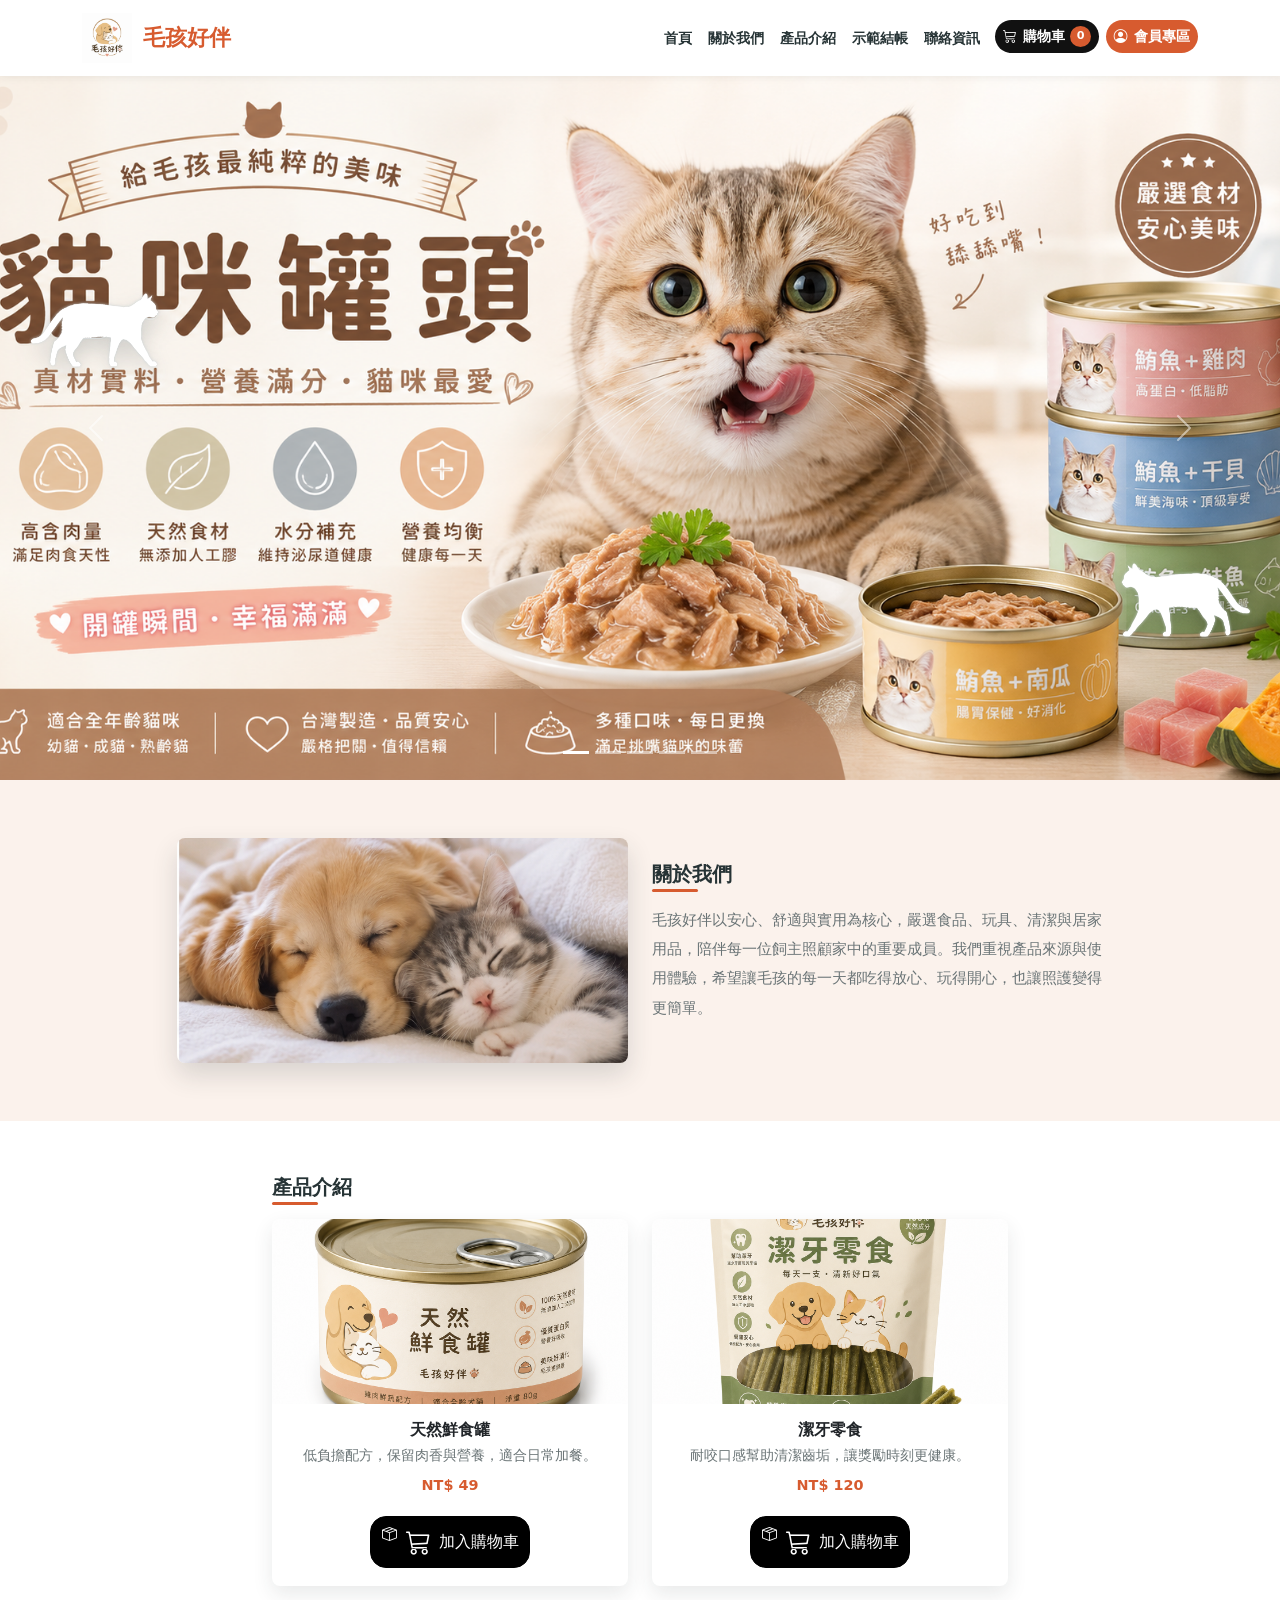
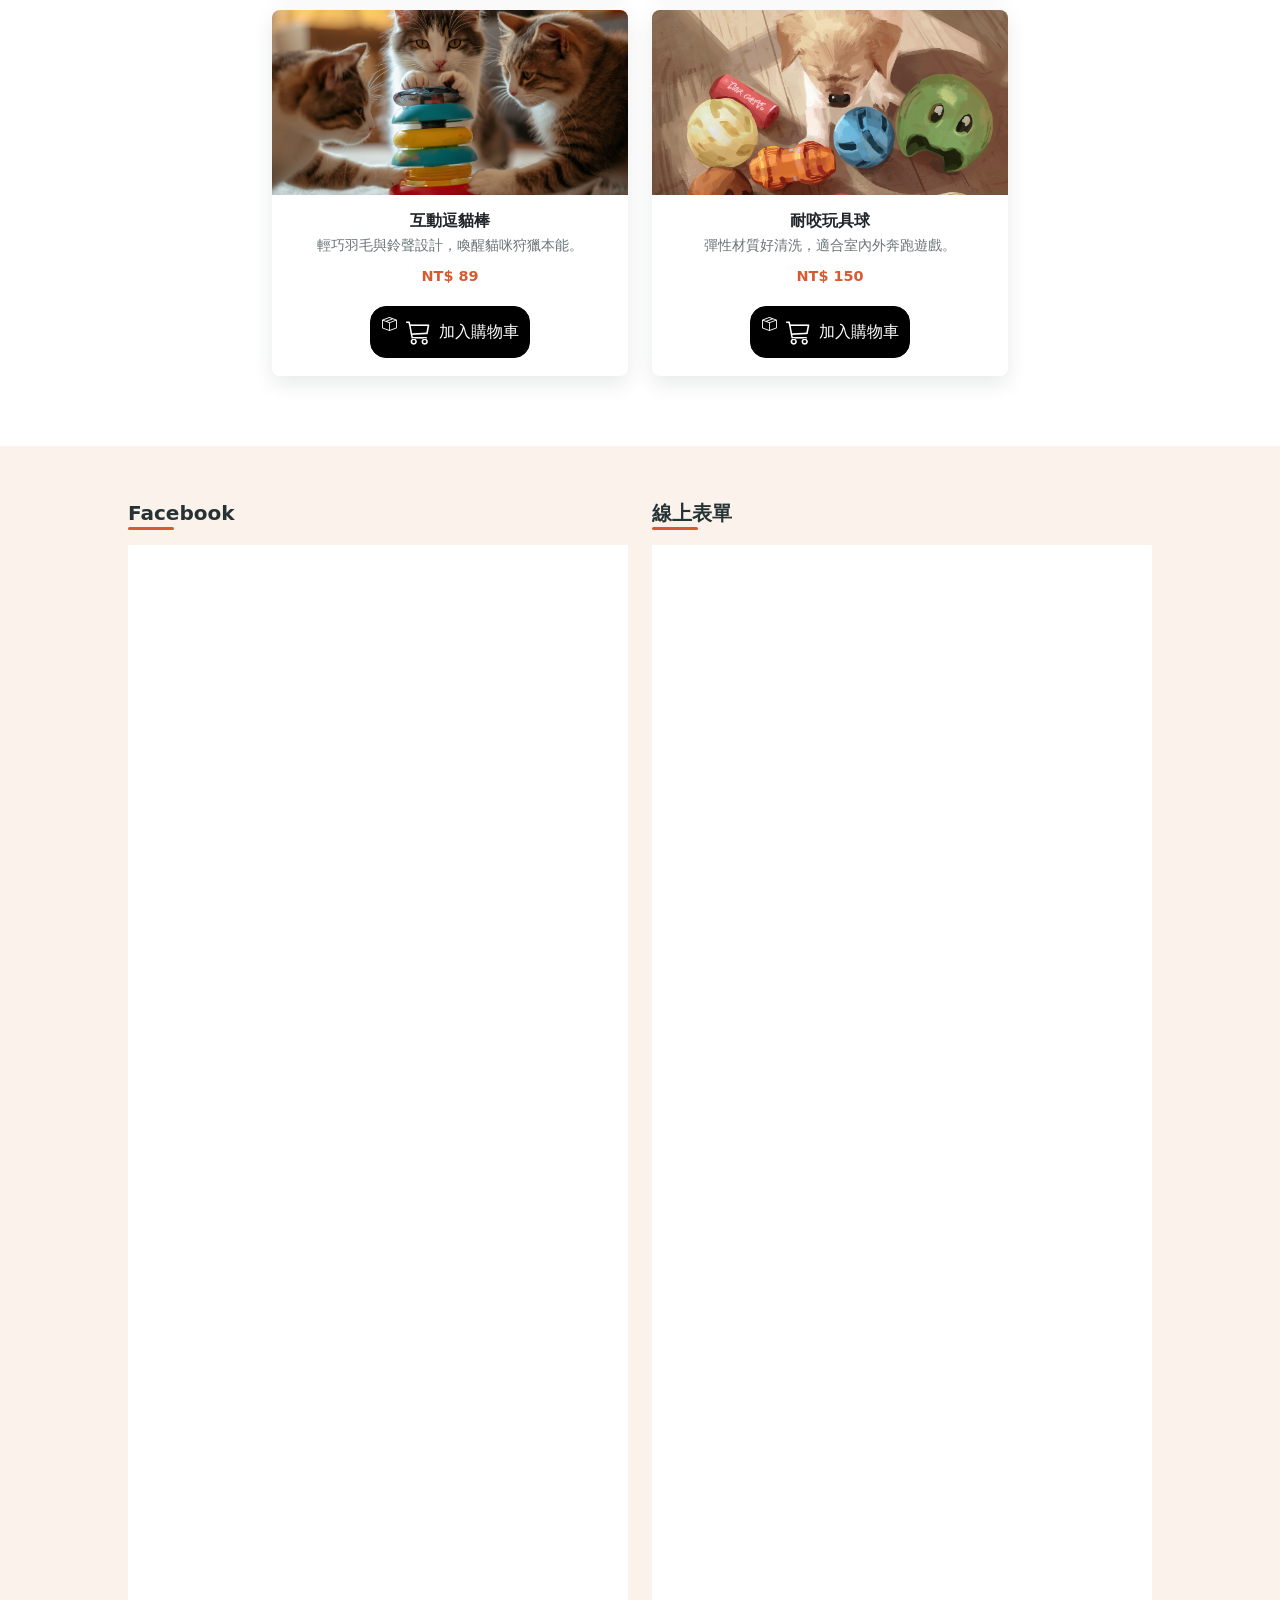
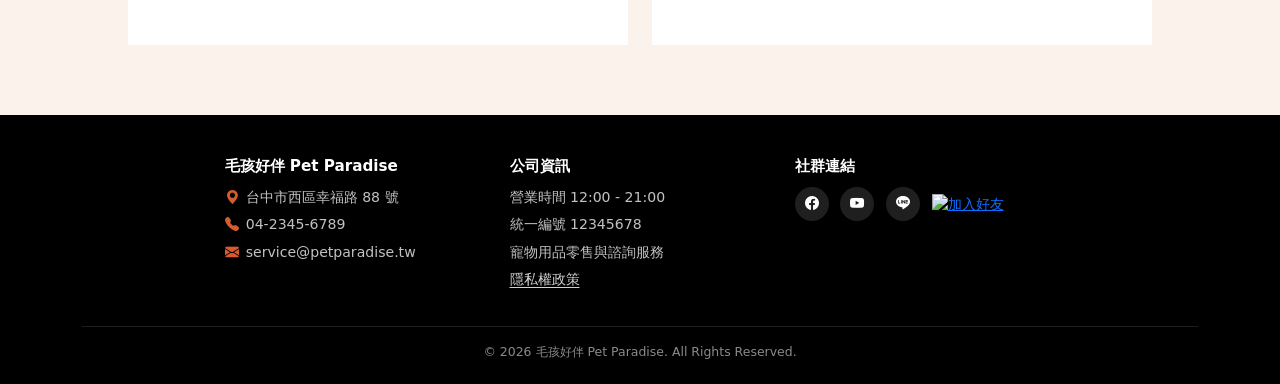
==== index.html @ ad3be05a "縮短社群與表單嵌入高度" ====
<!doctype html>
<html lang="zh-Hant">
<head>
  <meta charset="utf-8">
  <meta name="viewport" content="width=device-width, initial-scale=1">
  <title>毛孩好伴 Pet Paradise</title>
  <link href="https://cdn.jsdelivr.net/npm/bootstrap@5.3.3/dist/css/bootstrap.min.css" rel="stylesheet">
  <link href="https://cdn.jsdelivr.net/npm/bootstrap-icons@1.11.3/font/bootstrap-icons.css" rel="stylesheet">
  <link href="css/style.css?v=20260723-1" rel="stylesheet">
  <!-- Google tag (gtag.js) -->
<script async src="https://www.googletagmanager.com/gtag/js?id=G-47TN8S91ZG"></script>
<script>
  window.dataLayer = window.dataLayer || [];
  function gtag(){dataLayer.push(arguments);}
  gtag('js', new Date());

  gtag('config', 'G-47TN8S91ZG');
</script>
<!-- Google tag (gtag.js) -->
<script async src="https://www.googletagmanager.com/gtag/js?id=AW-18338795887"></script>
<script>
  window.dataLayer = window.dataLayer || [];
  function gtag(){dataLayer.push(arguments);}
  gtag('js', new Date());

  gtag('config', 'AW-18338795887');
</script>
</head>
<body>
  <div class="home-wandering-cat home-wandering-cat-left" aria-hidden="true">
    <span class="home-wandering-cat-figure">
      <span class="home-persian-cat-sprite"></span>
    </span>
  </div>
  <div class="home-wandering-cat home-wandering-cat-right" aria-hidden="true">
    <span class="home-wandering-cat-figure">
      <span class="home-persian-cat-sprite"></span>
    </span>
  </div>
  <nav class="navbar navbar-expand-lg bg-white sticky-top">
    <div class="container">
      <a class="navbar-brand" href="#">
        <img class="brand-logo" src="images/logo.png" alt="毛孩好伴 Logo">
        <span>毛孩好伴</span>
      </a>
      <button class="navbar-toggler" type="button" data-bs-toggle="collapse" data-bs-target="#mainNav" aria-controls="mainNav" aria-expanded="false" aria-label="切換選單">
        <span class="navbar-toggler-icon"></span>
      </button>
      <div class="collapse navbar-collapse" id="mainNav">
        <ul class="navbar-nav ms-auto mb-2 mb-lg-0">
          <li class="nav-item"><a class="nav-link" href="#home">首頁</a></li>
          <li class="nav-item"><a class="nav-link" href="#about">關於我們</a></li>
          <li class="nav-item"><a class="nav-link" href="#products">產品介紹</a></li>
          <li class="nav-item"><a class="nav-link" href="checkout.html">示範結帳</a></li>
          <li class="nav-item"><a class="nav-link" href="#contact">聯絡資訊</a></li>
          <li class="nav-item">
            <a class="nav-link cart-nav-link" href="cart.html">
              <i class="bi bi-cart3"></i>
              購物車
              <span class="cart-count" id="cart-count" aria-label="購物車商品數量">0</span>
            </a>
          </li>
          <li class="nav-item"><a class="nav-link member-nav-link" href="member.html" target="_blank" rel="noopener"><i class="bi bi-person-circle"></i>會員專區</a></li>
        </ul>
      </div>
    </div>
  </nav>

  <header id="home">
    <div id="heroCarousel" class="carousel slide hero-carousel" data-bs-ride="carousel">
      <div class="carousel-indicators">
        <button type="button" data-bs-target="#heroCarousel" data-bs-slide-to="0" class="active" aria-current="true" aria-label="第 1 張"></button>
        <button type="button" data-bs-target="#heroCarousel" data-bs-slide-to="1" aria-label="第 2 張"></button>
        <button type="button" data-bs-target="#heroCarousel" data-bs-slide-to="2" aria-label="第 3 張"></button>
        <button type="button" data-bs-target="#heroCarousel" data-bs-slide-to="3" aria-label="第 4 張"></button>
        <button type="button" data-bs-target="#heroCarousel" data-bs-slide-to="4" aria-label="第 5 張"></button>
      </div>
      <div class="carousel-inner">
        <div class="carousel-item active">
          <img src="images/banner.png" alt="毛孩好伴形象橫幅">
        </div>
        <div class="carousel-item">
          <img src="images/carousel-2.png" alt="狗狗玩具介紹">
        </div>
        <div class="carousel-item">
          <img src="images/carousel-3.png" alt="貓咪玩具介紹">
        </div>
        <div class="carousel-item">
          <img src="images/carousel-4.png" alt="天然鮮食罐介紹">
        </div>
        <div class="carousel-item">
          <img src="images/carousel-5.png" alt="潔牙骨介紹">
        </div>
      </div>
      <button class="carousel-control-prev" type="button" data-bs-target="#heroCarousel" data-bs-slide="prev">
        <span class="carousel-control-prev-icon" aria-hidden="true"></span>
        <span class="visually-hidden">上一張</span>
      </button>
      <button class="carousel-control-next" type="button" data-bs-target="#heroCarousel" data-bs-slide="next">
        <span class="carousel-control-next-icon" aria-hidden="true"></span>
        <span class="visually-hidden">下一張</span>
      </button>
    </div>
  </header>

  <main>
    <section id="about" class="about-section">
      <div class="container">
        <div class="row align-items-center justify-content-center g-4">
          <div class="col-lg-5">
            <img class="about-photo" src="images/image_2%20.png" alt="寵物用品店內陳列">
          </div>
          <div class="col-lg-5">
            <h2 class="section-title">關於我們</h2>
            <p class="about-copy">
              毛孩好伴以安心、舒適與實用為核心，嚴選食品、玩具、清潔與居家用品，陪伴每一位飼主照顧家中的重要成員。我們重視產品來源與使用體驗，希望讓毛孩的每一天都吃得放心、玩得開心，也讓照護變得更簡單。
            </p>
          </div>
        </div>
      </div>
    </section>

    <section id="products" class="products-section">
      <div class="container">
        <div class="row justify-content-center">
          <div class="col-lg-8">
            <h2 class="section-title">產品介紹</h2>
            <div class="row g-4">
              <div class="col-sm-6">
                <article class="card product-card">
                  <img src="images/天然鮮食罐.png" class="card-img-top" alt="天然鮮食罐">
                  <div class="card-body">
                    <h3 class="card-title">天然鮮食罐</h3>
                    <p class="card-text">低負擔配方，保留肉香與營養，適合日常加餐。</p>
                    <div class="price">NT$ 49</div>
                    <a href="#" class="btnstyle" role="button" data-item-id="fresh-food-can">
                      <span class="cart-animation" aria-hidden="true">
                        <i class="bi bi-box-seam cart-box"></i>
                        <i class="bi bi-cart3 cart-icon"></i>
                      </span>
                      <span>加入購物車</span>
                    </a>
                  </div>
                  
                </article>
              </div>
              <div class="col-sm-6">
                <article class="card product-card">
                  <img src="images/潔牙零食.png" class="card-img-top" alt="潔牙零食">
                  <div class="card-body">
                    <h3 class="card-title">潔牙零食</h3>
                    <p class="card-text">耐咬口感幫助清潔齒垢，讓獎勵時刻更健康。</p>
                    <div class="price">NT$ 120</div>
                    <a href="#" class="btnstyle" role="button" data-item-id="dental-treat">
                      <span class="cart-animation" aria-hidden="true">
                        <i class="bi bi-box-seam cart-box"></i>
                        <i class="bi bi-cart3 cart-icon"></i>
                      </span>
                      <span>加入購物車</span>
                    </a>
                  </div>
                </article>
              </div>
              <div class="col-sm-6">
                <article class="card product-card">
                  <img src="images/互動逗貓棒.jpg" class="card-img-top" alt="互動逗貓棒">
                  <div class="card-body">
                    <h3 class="card-title">互動逗貓棒</h3>
                    <p class="card-text">輕巧羽毛與鈴聲設計，喚醒貓咪狩獵本能。</p>
                    <div class="price">NT$ 89</div>
                    <a href="#" class="btnstyle" role="button" data-item-id="cat-teaser-wand">
                      <span class="cart-animation" aria-hidden="true">
                        <i class="bi bi-box-seam cart-box"></i>
                        <i class="bi bi-cart3 cart-icon"></i>
                      </span>
                      <span>加入購物車</span>
                    </a>
                  </div>
                </article>
              </div>
              <div class="col-sm-6">
                <article class="card product-card">
                  <img src="images/耐咬玩具球.jpg" class="card-img-top" alt="耐咬玩具球">
                  <div class="card-body">
                    <h3 class="card-title">耐咬玩具球</h3>
                    <p class="card-text">彈性材質好清洗，適合室內外奔跑遊戲。</p>
                    <div class="price">NT$ 150</div>
                    <a href="#" class="btnstyle" role="button" data-item-id="durable-toy-ball">
                      <span class="cart-animation" aria-hidden="true">
                        <i class="bi bi-box-seam cart-box"></i>
                        <i class="bi bi-cart3 cart-icon"></i>
                      </span>
                      <span>加入購物車</span>
                    </a>
                  </div>
                </article>
              </div>
            </div>
          </div>
        </div>
      </div>
    </section>

    <section id="facebook" class="facebook-section">
      <div class="container">
        <div class="row justify-content-center g-4">
          <div class="col-lg-6 col-md-12 embed-column">
            <h2 class="section-title">Facebook</h2>
            <iframe class="facebook-frame" src="https://www.facebook.com/plugins/page.php?href=https%3A%2F%2Fwww.facebook.com%2Fprofile.php%3Fid%3D61592779254065%26locale%3Dzh_TW&amp;tabs=timeline&amp;width=500&amp;height=1100&amp;small_header=false&amp;adapt_container_width=true&amp;hide_cover=false&amp;show_facepile=true" width="100%" height="1100" frameborder="0" marginheight="0" marginwidth="0" scrolling="no" title="毛孩好伴 Facebook">載入中</iframe>
          </div>
          <div class="col-lg-6 col-md-12 embed-column">
            <h2 class="section-title">線上表單</h2>
            <iframe class="form-frame" src="https://docs.google.com/forms/d/e/1FAIpQLScpdyeoqCsMFjj46_7SYI-Fk60wjvJubb9nLEMA5DgfYKtW8Q/viewform?embedded=true" width="100%" height="1100" frameborder="0" marginheight="0" marginwidth="0" title="毛孩好伴線上表單">載入中</iframe>
          </div>
        </div>
      </div>
    </section>
  </main>

  <div class="product-lightbox" id="product-lightbox" hidden aria-hidden="true">
    <div class="product-lightbox-dialog" role="dialog" aria-modal="true" aria-labelledby="product-lightbox-title">
      <div class="product-lightbox-header">
        <h2 id="product-lightbox-title">商品圖片</h2>
        <button class="product-lightbox-close" id="product-lightbox-close" type="button" aria-label="關閉商品大圖">
          <i class="bi bi-x-lg"></i>
        </button>
      </div>
      <div class="product-lightbox-stage" id="product-lightbox-stage">
        <img id="product-lightbox-image" src="" alt="">
      </div>
      <p class="product-lightbox-hint">
        <i class="bi bi-search"></i>
        點擊圖片可放大，再移動滑鼠查看商品細節
      </p>
    </div>
  </div>

  <footer id="contact" class="site-footer">
    <div class="container">
      <div class="row justify-content-center g-4">
        <div class="col-md-4 col-lg-3">
          <h2 class="footer-title">毛孩好伴 Pet Paradise</h2>
          <ul class="footer-list">
            <li><i class="bi bi-geo-alt-fill"></i>台中市西區幸福路 88 號</li>
            <li><i class="bi bi-telephone-fill"></i>04-2345-6789</li>
            <li><i class="bi bi-envelope-fill"></i>service@petparadise.tw</li>
          </ul>
        </div>
        <div class="col-md-4 col-lg-3">
          <h2 class="footer-title">公司資訊</h2>
          <ul class="footer-list">
            <li>營業時間 12:00 - 21:00</li>
            <li>統一編號 12345678</li>
            <li>寵物用品零售與諮詢服務</li>
            <li><a class="footer-policy-link" href="privacy.html">隱私權政策</a></li>
          </ul>
        </div>
        <div class="col-md-4 col-lg-3">
          <h2 class="footer-title">社群連結</h2>
          <a class="social-link" href="https://www.facebook.com/profile.php?id=61592779254065&amp;locale=zh_TW" target="_blank" rel="noopener" aria-label="Facebook"><i class="bi bi-facebook"></i></a>
          <a class="social-link" href="https://www.youtube.com/channel/UCr2iYjQMy2xFBGYPvs1W5tQ" target="_blank" rel="noopener" aria-label="YouTube"><i class="bi bi-youtube"></i></a>
          <a class="social-link" href="https://line.me/ti/p/KWZ9bWen4d" target="_blank" rel="noopener" aria-label="LINE"><i class="bi bi-line"></i></a>
          <a href="https://lin.ee/n0qb1zy"><img src="https://scdn.line-apps.com/n/line_add_friends/btn/zh-Hant.png" alt="加入好友" height="36" border="0"></a>
        </div>
      </div>
      <div class="copyright">
        &copy; 2026 毛孩好伴 Pet Paradise. All Rights Reserved.
      </div>
    </div>
  </footer>

  <script src="https://cdn.jsdelivr.net/npm/bootstrap@5.3.3/dist/js/bootstrap.bundle.min.js"></script>
  <script src="js/cart.js?v=20260718-3"></script>
  <script src="js/product-zoom.js?v=20260718-1"></script>
</body>
</html>
---- css/style.css ----
:root {
  --brand: #d75b2f;
  --ink: #263335;
  --muted: #6a7476;
  --paper: #fbf2ec;
  --footer: #000000;
}

body {
  color: var(--ink);
  font-family: "Noto Sans TC", "Microsoft JhengHei", system-ui, sans-serif;
  background: #fff;
}

/* 首頁漫步白貓：沿用會員頁的四格走路動畫，讓兩隻貓從兩側相向走動。 */
.home-wandering-cat {
  pointer-events: none;
  position: fixed;
  width: clamp(135px, 11vw, 205px);
  z-index: 1031;
}

.home-wandering-cat-figure {
  display: block;
  filter: drop-shadow(0 10px 10px rgba(38, 51, 53, .18));
}

.home-persian-cat-sprite {
  animation: realistic-cat-steps .72s steps(4) infinite;
  aspect-ratio: 512 / 360;
  background-image: url("../images/black-cat-walk-sprite.png?v=20260718-1");
  background-position: 0 center;
  background-repeat: no-repeat;
  background-size: 400% 100%;
  display: block;
  filter: brightness(0) invert(1) drop-shadow(0 0 1.5px rgba(199, 207, 210, .9));
  width: 100%;
}

.home-wandering-cat-left {
  animation: cat-run-left-zone 5s linear infinite;
  left: 2vw;
  top: 31vh;
}

.home-wandering-cat-right {
  animation: cat-run-right-zone 5.4s linear .8s infinite;
  right: 2vw;
  top: 61vh;
}

.home-wandering-cat-right .home-wandering-cat-figure {
  transform: scaleX(-1);
}

.navbar {
  min-height: 76px;
  box-shadow: 0 1px 8px rgba(38, 51, 53, .08);
}

.navbar-brand {
  align-items: center;
  color: var(--brand);
  display: inline-flex;
  font-size: 1.35rem;
  font-weight: 800;
  gap: .7rem;
  letter-spacing: 0;
}

.brand-logo {
  height: 50px;
  object-fit: contain;
  width: auto;
}

.nav-link {
  color: var(--ink);
  font-size: .86rem;
  font-weight: 600;
}

.nav-link:hover,
.nav-link:focus {
  color: var(--brand);
}

.member-nav-link {
  align-items: center;
  background: var(--brand);
  border-radius: 999px;
  color: #fff;
  display: inline-flex;
  gap: .35rem;
  padding: .4rem .9rem;
}

.member-nav-link:hover,
.member-nav-link:focus {
  background: #b94c27;
  color: #fff;
}

.cart-nav-link {
  align-items: center;
  background: #111;
  border-radius: 999px;
  color: #fff;
  cursor: pointer;
  display: inline-flex;
  gap: .35rem;
  margin: 0 .45rem;
  padding: .4rem .8rem;
}

.cart-nav-link:hover,
.cart-nav-link:focus {
  background: #333;
  color: #fff;
}

.cart-count {
  align-items: center;
  background: var(--brand);
  border-radius: 50%;
  color: #fff;
  display: inline-flex;
  font-size: .7rem;
  font-weight: 800;
  height: 21px;
  justify-content: center;
  min-width: 21px;
  padding: 0 5px;
}

.hero-carousel .carousel-item {
  height: clamp(420px, 55vw, 760px);
  background: #f7f1ed;
  line-height: 0;
}

.hero-carousel img {
  display: block;
  width: 100%;
  height: 100%;
  object-fit: cover;
  object-position: center top;
}

.goal-page {
  background: linear-gradient(180deg, #fff 0%, #fff9f4 100%);
  min-height: 100vh;
}

.goal-main {
  min-height: calc(100vh - 76px);
  position: relative;
  z-index: 1;
}

.goal-celebration {
  align-items: center;
  display: flex;
  gap: clamp(1.25rem, 4vw, 3.5rem);
  justify-content: center;
  margin: clamp(1.5rem, 5vw, 3.5rem) auto 0;
}

.goal-character {
  height: 225px;
  position: relative;
  width: 190px;
}

.goal-celebration-cat {
  bottom: 0;
  filter: drop-shadow(0 10px 8px rgba(38, 51, 53, .18));
  height: 172px;
  left: 7px;
  position: absolute;
  width: 182px;
}

.goal-umbrella {
  height: 152px;
  left: 86px;
  position: absolute;
  top: 0;
  transform: rotate(14deg);
  width: 108px;
  z-index: 1;
}

.goal-umbrella-canopy {
  background: linear-gradient(90deg, #d91f36 0 33%, #ef3d50 33% 66%, #c81830 66%);
  border: 4px solid #b7192c;
  border-bottom: 0;
  border-radius: 110px 110px 12px 12px;
  display: block;
  height: 58px;
  width: 108px;
}

.goal-umbrella-handle {
  background: #7a4b2d;
  border-radius: 999px;
  display: block;
  height: 105px;
  margin-left: 52px;
  position: relative;
  width: 7px;
}

.goal-umbrella-handle::after {
  border: 7px solid #7a4b2d;
  border-left: 0;
  border-radius: 0 0 20px 0;
  bottom: -4px;
  content: "";
  height: 24px;
  left: 3px;
  position: absolute;
  width: 18px;
}

.goal-speech-bubble {
  animation: goal-neon-flicker 2.8s ease-in-out infinite;
  background: #fff;
  border: 3px solid #263335;
  border-radius: 24px;
  box-shadow: 0 0 6px rgba(0, 211, 194, .7), 0 0 18px rgba(0, 211, 194, .45), 0 10px 22px rgba(38, 51, 53, .12);
  color: #00a99d;
  font-size: clamp(1.05rem, 2vw, 1.35rem);
  font-weight: 800;
  line-height: 1.6;
  margin: 0;
  padding: 1rem 1.5rem;
  position: relative;
  text-shadow: 0 0 4px #fff, 0 0 9px rgba(0, 211, 194, .9), 0 0 18px rgba(0, 211, 194, .7);
}

.goal-speech-bubble::before {
  border-bottom: 13px solid transparent;
  border-right: 20px solid #263335;
  border-top: 13px solid transparent;
  content: "";
  left: -22px;
  position: absolute;
  top: 50%;
  transform: translateY(-50%);
}

.goal-speech-bubble::after {
  border-bottom: 10px solid transparent;
  border-right: 17px solid #fff;
  border-top: 10px solid transparent;
  content: "";
  left: -16px;
  position: absolute;
  top: 50%;
  transform: translateY(-50%);
}

@keyframes goal-neon-flicker {
  0%,
  18%,
  22%,
  62%,
  100% {
    box-shadow: 0 0 6px rgba(0, 211, 194, .7), 0 0 18px rgba(0, 211, 194, .45), 0 10px 22px rgba(38, 51, 53, .12);
    color: #00a99d;
    text-shadow: 0 0 4px #fff, 0 0 9px rgba(0, 211, 194, .9), 0 0 18px rgba(0, 211, 194, .7);
  }
  20%,
  60% {
    box-shadow: 0 0 2px rgba(0, 211, 194, .25), 0 10px 22px rgba(38, 51, 53, .12);
    color: #6c8784;
    text-shadow: none;
  }
}

.goal-confetti {
  inset: 0;
  overflow: hidden;
  pointer-events: none;
  position: fixed;
  z-index: 1040;
}

.goal-confetti-piece {
  animation: goal-confetti-fall var(--duration) linear var(--delay) infinite;
  background: var(--color);
  border-radius: var(--radius);
  height: var(--height);
  left: var(--left);
  opacity: .9;
  position: absolute;
  top: -12vh;
  width: var(--width);
}

@keyframes goal-confetti-fall {
  from {
    transform: translate3d(0, -5vh, 0) rotate(0deg);
  }
  to {
    transform: translate3d(var(--drift), 115vh, 0) rotate(var(--spin));
  }
}

.carousel-indicators [data-bs-target] {
  width: 26px;
  height: 3px;
  border-radius: 2px;
}

.section-title {
  display: inline-block;
  color: var(--ink);
  font-size: 1.25rem;
  font-weight: 800;
  margin-bottom: 1.25rem;
  position: relative;
}

.section-title::after {
  content: "";
  position: absolute;
  left: 0;
  bottom: -.35rem;
  width: 46px;
  height: 3px;
  border-radius: 3px;
  background: var(--brand);
}

.about-section {
  background: var(--paper);
  padding: 3.6rem 0;
}

.about-photo {
  aspect-ratio: 16 / 8;
  border-radius: 8px;
  box-shadow: 0 12px 26px rgba(38, 51, 53, .16);
  object-fit: cover;
  width: 100%;
}

.about-copy {
  color: var(--muted);
  font-size: .96rem;
  line-height: 1.9;
  max-width: 560px;
}

.products-section {
  padding: 3.4rem 0 4.4rem;
}

.facebook-section {
  background: var(--paper);
  padding: 3.4rem 0 4.4rem;
}

.facebook-frame,
.form-frame {
  background: #fff;
  border: 0;
  display: block;
  margin: 0 auto;
  max-width: 500px;
}

.facebook-section .embed-column {
  flex: 0 0 524px;
  max-width: 524px;
  width: 100%;
}

.product-card {
  border: 0;
  border-radius: 8px;
  overflow: hidden;
  box-shadow: 0 8px 20px rgba(38, 51, 53, .1);
  transition: transform .2s ease, box-shadow .2s ease;
  height: 100%;
}

.product-card:hover {
  transform: translateY(-4px);
  box-shadow: 0 12px 26px rgba(38, 51, 53, .16);
}

.product-card img {
  height: 185px;
  object-fit: cover;
}

.product-zoom-image {
  cursor: zoom-in;
}

.product-zoom-image:focus-visible {
  outline: 4px solid rgba(215, 91, 47, .45);
  outline-offset: -4px;
}

.lightbox-open {
  overflow: hidden;
}

.product-lightbox {
  align-items: center;
  background: rgba(18, 22, 23, .86);
  display: flex;
  inset: 0;
  justify-content: center;
  padding: 1.25rem;
  position: fixed;
  z-index: 2000;
}

.product-lightbox[hidden] {
  display: none;
}

.product-lightbox-dialog {
  background: #fff;
  border-radius: 18px;
  box-shadow: 0 24px 70px rgba(0, 0, 0, .35);
  max-width: 1050px;
  overflow: hidden;
  width: min(94vw, 1050px);
}

.product-lightbox-header {
  align-items: center;
  display: flex;
  justify-content: space-between;
  padding: .9rem 1.15rem;
}

.product-lightbox-header h2 {
  color: var(--ink);
  font-size: 1.1rem;
  font-weight: 800;
  margin: 0;
}

.product-lightbox-close {
  align-items: center;
  background: #f2f2f2;
  border: 0;
  border-radius: 50%;
  color: var(--ink);
  cursor: pointer;
  display: inline-flex;
  height: 40px;
  justify-content: center;
  width: 40px;
}

.product-lightbox-close:hover {
  background: #ffe6dc;
  color: var(--brand);
}

.product-lightbox-stage {
  align-items: center;
  background:
    linear-gradient(45deg, #eee 25%, transparent 25%),
    linear-gradient(-45deg, #eee 25%, transparent 25%),
    linear-gradient(45deg, transparent 75%, #eee 75%),
    linear-gradient(-45deg, transparent 75%, #eee 75%),
    #fafafa;
  background-position: 0 0, 0 10px, 10px -10px, -10px 0;
  background-size: 20px 20px;
  cursor: zoom-in;
  display: flex;
  height: min(70vh, 680px);
  justify-content: center;
  overflow: hidden;
  position: relative;
}

.product-lightbox-stage img {
  height: 100%;
  max-width: 100%;
  object-fit: contain;
  transition: transform .25s ease;
  width: 100%;
}

.product-lightbox-stage.is-zoomed {
  cursor: zoom-out;
}

.product-lightbox-stage.is-zoomed img {
  transform: scale(2);
}

.product-lightbox-hint {
  color: var(--muted);
  font-size: .8rem;
  margin: 0;
  padding: .75rem 1rem;
  text-align: center;
}

.product-card .card-body {
  min-height: 134px;
  text-align: center;
  padding: 1rem 1rem 1.1rem;
}

.product-card .card-title {
  font-size: 1rem;
  font-weight: 800;
  margin-bottom: .35rem;
}

.product-card .card-text {
  color: var(--muted);
  font-size: .85rem;
  line-height: 1.6;
  margin-bottom: .55rem;
}

.price {
  color: var(--brand);
  font-weight: 800;
  font-size: .9rem;
}

a.btnstyle {
  align-items: center;
  color: white;
  background-color: #000000;
  display: inline-flex;
  font-size: 16px;
  gap: 8px;
  justify-content: center;
  margin-top: .5cm;
  padding: 10px 10px;
  border: 1px solid #000000;
  border-radius: 16px;
  cursor: pointer;
  text-decoration: none;
  line-height: 1.5;
  min-height: 52px;
  transition: background-color .2s ease, transform .2s ease;
}

a.btnstyle:hover {
  background-color: #00438a;
  color: white;
  transform: translateY(-2px);
}

a.btnstyle:focus-visible {
  outline: 3px solid rgba(0, 123, 255, .3);
  outline-offset: 3px;
}

.cart-animation {
  display: inline-block;
  height: 30px;
  position: relative;
  width: 50px;
}

.cart-animation i {
  color: #fff;
  display: block;
  line-height: 1;
  position: absolute;
}

.cart-icon {
  bottom: 1px;
  font-size: 25px;
  right: 0;
}

.cart-box {
  font-size: 14px;
  left: 1px;
  top: 0;
}

a.btnstyle:hover .cart-box,
a.btnstyle:focus-visible .cart-box,
a.btnstyle.is-adding .cart-box {
  animation: box-into-cart .75s ease-in-out;
}

a.btnstyle:hover .cart-icon,
a.btnstyle:focus-visible .cart-icon,
a.btnstyle.is-adding .cart-icon {
  animation: cart-bounce .75s ease-in-out;
}

@keyframes box-into-cart {
  0% {
    opacity: 1;
    transform: translate(0, 0) rotate(0);
  }
  60% {
    opacity: 1;
    transform: translate(25px, 11px) rotate(12deg) scale(.85);
  }
  75%,
  100% {
    opacity: 0;
    transform: translate(29px, 14px) rotate(12deg) scale(.55);
  }
}

@keyframes cart-bounce {
  0%,
  55%,
  100% {
    transform: translateY(0);
  }
  72% {
    transform: translateY(3px) rotate(-4deg);
  }
  86% {
    transform: translateY(-2px) rotate(2deg);
  }
}

@media (prefers-reduced-motion: reduce) {
  a.btnstyle,
  a.btnstyle:hover {
    transform: none;
    transition: none;
  }

  a.btnstyle:hover .cart-box,
  a.btnstyle:focus-visible .cart-box,
  a.btnstyle.is-adding .cart-box,
  a.btnstyle:hover .cart-icon,
  a.btnstyle:focus-visible .cart-icon,
  a.btnstyle.is-adding .cart-icon {
    animation: none;
  }

  .wandering-cat,
  .real-cat-sprite,
  .home-wandering-cat,
  .home-persian-cat-sprite {
    animation: none;
  }

  .goal-confetti {
    display: none;
  }

  .goal-speech-bubble {
    animation: none;
  }
}

.site-footer {
  background: var(--footer);
  color: rgba(255, 255, 255, .76);
  padding: 2.6rem 0 1.4rem;
  font-size: .88rem;
}

.footer-title {
  color: #fff;
  font-size: .95rem;
  font-weight: 800;
  margin-bottom: .75rem;
}

.footer-list {
  list-style: none;
  margin: 0;
  padding: 0;
}

.footer-list li {
  margin-bottom: .4rem;
}

.footer-list i {
  color: var(--brand);
  margin-right: .45rem;
}

.social-link {
  align-items: center;
  background: rgba(255, 255, 255, .12);
  border-radius: 50%;
  color: #fff;
  display: inline-flex;
  height: 34px;
  justify-content: center;
  margin-right: .45rem;
  text-decoration: none;
  width: 34px;
}

.social-link:hover,
.social-link:focus {
  background: var(--brand);
  color: #fff;
}

.member-page {
  align-items: center;
  background-color: #f7f9fa;
  color: #333;
  display: flex;
  flex-direction: column;
  font-family: "Segoe UI", Tahoma, Geneva, Verdana, sans-serif;
  justify-content: center;
  margin: 0;
  min-height: 100vh;
  padding: 20px;
}

.member-page main {
  width: 100%;
}

.member-home-nav {
  margin: 12px auto 28px;
  text-align: center;
}

.home-cat-button {
  align-items: center;
  background: transparent;
  border: 0;
  color: #000;
  display: inline-flex;
  flex-direction: column;
  font-size: .95rem;
  font-weight: 800;
  gap: 2px;
  justify-content: center;
  padding: 4px 12px 8px;
  position: relative;
  text-decoration: none;
  transition: transform .2s ease;
}

.home-cat-art {
  display: block;
  filter: drop-shadow(0 8px 7px rgba(38, 51, 53, .16));
  height: 132px;
  object-fit: contain;
  width: 145px;
}

.home-cat-label {
  background: #fff;
  border: 2px solid #111;
  border-radius: 999px;
  color: #000;
  min-width: 92px;
  padding: 5px 14px;
}

.home-cat-button:hover {
  color: #000;
  transform: translateY(-3px);
}

.home-cat-button:hover .home-cat-label {
  background: #ffd7df;
}

.home-cat-button:focus-visible {
  color: #000;
  outline: 3px solid rgba(255, 107, 129, .35);
  outline-offset: 5px;
}

.wandering-cat {
  pointer-events: none;
  position: fixed;
  width: clamp(165px, 13vw, 225px);
  z-index: 1;
}

.wandering-cat-figure {
  display: block;
  filter: drop-shadow(0 10px 10px rgba(38, 51, 53, .16));
}

.real-cat-sprite {
  animation: realistic-cat-steps .72s steps(4) infinite;
  aspect-ratio: 512 / 360;
  background-image: url("../images/black-cat-walk-sprite.png?v=20260718-1");
  background-position: 0 center;
  background-repeat: no-repeat;
  background-size: 400% 100%;
  display: block;
  width: 100%;
}

.wandering-cat-left {
  animation: cat-run-left-zone 5s linear infinite;
  left: 2vw;
  top: 31vh;
}

.wandering-cat-right {
  animation: cat-run-right-zone 5.4s linear .8s infinite;
  right: 2vw;
  top: 61vh;
}

.wandering-cat-right .wandering-cat-figure {
  transform: scaleX(-1);
}

@keyframes cat-run-left-zone {
  0% {
    opacity: 0;
    transform: translateX(0);
  }
  4% {
    opacity: 1;
  }
  92% {
    opacity: 1;
  }
  100% {
    opacity: 0;
    transform: translateX(clamp(80px, 12vw, 210px));
  }
}

@keyframes cat-run-right-zone {
  0% {
    opacity: 0;
    transform: translateX(0);
  }
  4% {
    opacity: 1;
  }
  92% {
    opacity: 1;
  }
  100% {
    opacity: 0;
    transform: translateX(clamp(-210px, -12vw, -80px));
  }
}

@keyframes realistic-cat-steps {
  from {
    background-position: 0 center;
  }
  to {
    background-position: 133.333% center;
  }
}

.member-container {
  background-color: #fff;
  border-radius: 16px;
  box-shadow: 0 4px 20px rgba(0, 0, 0, .05);
  box-sizing: border-box;
  margin: 0 auto 20px;
  max-width: 400px;
  padding: 40px;
  text-align: center;
  width: 100%;
}

.member-container h1 {
  color: #ff6b81;
  font-size: clamp(1.8rem, 5vw, 2.5rem);
  margin-bottom: 10px;
}

.member-container p {
  color: #666;
  margin-bottom: 30px;
}

.audio-credit {
  color: #8b8b8b;
  display: block;
  font-size: .7rem;
  margin-top: 16px;
}

.audio-credit a {
  color: inherit;
}

.meow-btn,
.auth-btn {
  background-color: #ff6b81;
  border: 0;
  border-radius: 30px;
  color: #fff;
  cursor: pointer;
  font-size: 1rem;
  margin-top: 10px;
  padding: 12px 28px;
  transition: transform .2s, background-color .2s;
  width: 100%;
}

.meow-btn:hover,
.auth-btn:hover,
.meow-btn:focus,
.auth-btn:focus {
  background-color: #ff4757;
}

.auth-form input {
  border: 1px solid #ccc;
  border-radius: 8px;
  box-sizing: border-box;
  margin: 8px 0;
  padding: 10px;
  width: 100%;
}

.login-btn {
  background-color: #54a0ff;
}

.logout-btn {
  background-color: #a4b0be;
}

.profile-link-button {
  background: #2ed573;
  border-radius: 30px;
  color: #fff;
  display: block;
  font-weight: 700;
  margin-top: 10px;
  padding: 12px 28px;
  text-decoration: none;
}

.profile-link-button:hover {
  background: #20bf6b;
  color: #fff;
}

.hidden {
  display: none !important;
}

.user-info {
  color: #2ed573;
  font-weight: 700;
  margin-bottom: 15px;
}

.sound {
  color: #ffa502;
  font-weight: 700;
  margin-top: 15px;
  min-height: 1.5em;
}

.profile-page {
  background: linear-gradient(145deg, #fff8f4, #f4f7f8);
  color: var(--ink);
  font-family: "Noto Sans TC", "Microsoft JhengHei", system-ui, sans-serif;
  margin: 0;
  min-height: 100vh;
}

.profile-main {
  padding: 3rem 1rem;
}

.profile-card {
  background: #fff;
  border-radius: 22px;
  box-shadow: 0 16px 40px rgba(38, 51, 53, .12);
  margin: auto;
  max-width: 650px;
  padding: clamp(1.5rem, 5vw, 3rem);
}

.profile-back-link {
  color: var(--brand);
  display: inline-block;
  font-weight: 700;
  margin-bottom: 1.8rem;
  text-decoration: none;
}

.profile-eyebrow {
  color: #ff6b81;
  font-size: .72rem;
  font-weight: 800;
  letter-spacing: .15em;
  margin: 0 0 .35rem;
}

.profile-card h1 {
  font-size: clamp(1.7rem, 5vw, 2.25rem);
  margin: 0 0 .6rem;
}

.profile-description {
  color: var(--muted);
  margin-bottom: 1.8rem;
}

.profile-field {
  margin-bottom: 1.2rem;
}

.profile-field label {
  color: var(--ink);
  display: block;
  font-weight: 800;
  margin-bottom: .45rem;
}

.profile-field label span {
  background: #fff0f2;
  border-radius: 999px;
  color: #e74c63;
  font-size: .68rem;
  margin-left: .35rem;
  padding: .2rem .45rem;
}

.profile-field label small {
  color: var(--muted);
  font-weight: 500;
}

.profile-field input {
  border: 1px solid #ccd2d3;
  border-radius: 10px;
  box-sizing: border-box;
  font: inherit;
  padding: .85rem 1rem;
  width: 100%;
}

.profile-field input:focus {
  border-color: #ff6b81;
  box-shadow: 0 0 0 3px rgba(255, 107, 129, .15);
  outline: 0;
}

.profile-field input[readonly] {
  background: #f3f4f4;
  color: #667173;
}

.profile-save-button {
  background: #ff6b81;
  border: 0;
  border-radius: 999px;
  color: #fff;
  cursor: pointer;
  font-size: 1rem;
  font-weight: 800;
  margin-top: .4rem;
  padding: .9rem 1.5rem;
  width: 100%;
}

.profile-save-button:hover {
  background: #ff4757;
}

.profile-status {
  color: #20a85a;
  font-weight: 800;
  min-height: 1.5em;
  text-align: center;
}

.profile-storage-note {
  border-top: 1px solid #edf0f0;
  color: var(--muted);
  font-size: .78rem;
  margin: 1.4rem 0 0;
  padding-top: 1rem;
  text-align: center;
}

.cart-page {
  background: #f6f3f1;
  min-height: 100vh;
}

.cart-home-link {
  align-items: center;
  color: var(--ink);
  display: inline-flex;
  font-weight: 700;
  gap: .4rem;
  text-decoration: none;
}

.cart-home-link:hover {
  color: var(--brand);
}

.cart-main {
  padding: 3.5rem 0;
}

.cart-panel {
  background: #fff;
  border-radius: 20px;
  box-shadow: 0 14px 34px rgba(38, 51, 53, .1);
  margin: auto;
  max-width: 1000px;
  padding: clamp(1.25rem, 4vw, 2.5rem);
}

.cart-heading {
  align-items: center;
  display: flex;
  gap: 1rem;
  justify-content: space-between;
  margin-bottom: 1.5rem;
}

.cart-heading h1 {
  color: var(--ink);
  font-size: clamp(1.55rem, 4vw, 2.1rem);
  font-weight: 800;
  margin: 0;
}

.cart-eyebrow {
  color: var(--brand);
  font-size: .72rem;
  font-weight: 800;
  letter-spacing: .16em;
  margin: 0 0 .35rem;
}

.clear-cart-button {
  background: transparent;
  border: 1px solid #d5d5d5;
  border-radius: 999px;
  color: #666;
  cursor: pointer;
  padding: .55rem .9rem;
}

.clear-cart-button:hover {
  border-color: #c0392b;
  color: #c0392b;
}

.cart-table thead th {
  background: #fbf2ec;
  border: 0;
  color: var(--ink);
  font-size: .84rem;
  padding: .85rem;
  white-space: nowrap;
}

.cart-table tbody td {
  border-color: #eee9e6;
  padding: 1rem .85rem;
}

.cart-product-name {
  color: var(--ink);
  font-weight: 800;
}

.quantity-badge {
  background: #f1f1f1;
  border-radius: 999px;
  display: inline-block;
  font-weight: 800;
  min-width: 34px;
  padding: .3rem .65rem;
  text-align: center;
}

.cart-subtotal {
  color: var(--brand);
  font-weight: 800;
  white-space: nowrap;
}

.remove-cart-item {
  background: transparent;
  border: 0;
  border-radius: 50%;
  color: #999;
  cursor: pointer;
  height: 36px;
  width: 36px;
}

.remove-cart-item:hover {
  background: #fff0f0;
  color: #c0392b;
}

.cart-summary {
  border-top: 2px solid #eee9e6;
  display: flex;
  flex-wrap: wrap;
  gap: 1rem;
  justify-content: flex-end;
  margin-top: .5rem;
  padding-top: 1.3rem;
}

.cart-total-line {
  align-items: center;
  display: flex;
  font-size: 1.05rem;
}

.cart-total-line strong {
  color: var(--brand);
  font-size: 1.6rem;
  margin-left: 1.5rem;
}

.checkout-button {
  background: var(--brand);
  border: 0;
  border-radius: 999px;
  color: #fff;
  cursor: pointer;
  font-size: 1rem;
  font-weight: 800;
  padding: .75rem 1.25rem;
}

.checkout-button:hover {
  background: #b94c27;
}

.empty-cart {
  color: var(--muted);
  padding: 3rem 1rem;
  text-align: center;
}

.empty-cart > i {
  color: #c8c8c8;
  font-size: 3.5rem;
}

.empty-cart h2 {
  color: var(--ink);
  font-size: 1.25rem;
  font-weight: 800;
  margin-top: .75rem;
}

.empty-cart a {
  background: var(--brand);
  border-radius: 999px;
  color: #fff;
  display: inline-block;
  font-weight: 700;
  margin-top: .5rem;
  padding: .65rem 1.2rem;
  text-decoration: none;
}

.purchase-history-panel {
  background: #fff;
  border-radius: 20px;
  box-shadow: 0 14px 34px rgba(38, 51, 53, .1);
  margin: 2rem auto 0;
  max-width: 1000px;
  padding: clamp(1.25rem, 4vw, 2.5rem);
}

.history-heading {
  align-items: center;
  display: flex;
  gap: 1rem;
  justify-content: space-between;
  margin-bottom: 1.4rem;
}

.history-heading h2 {
  color: var(--ink);
  font-size: clamp(1.35rem, 4vw, 1.75rem);
  font-weight: 800;
  margin: 0;
}

.clear-history-button {
  background: transparent;
  border: 1px solid #d5d5d5;
  border-radius: 999px;
  color: #666;
  cursor: pointer;
  padding: .55rem .9rem;
}

.clear-history-button:hover {
  border-color: #c0392b;
  color: #c0392b;
}

.history-search {
  margin-bottom: 1.3rem;
}

.history-search label {
  color: var(--ink);
  display: block;
  font-size: .85rem;
  font-weight: 800;
  margin-bottom: .45rem;
}

.history-search-control {
  align-items: center;
  border: 1px solid #d7dcdc;
  border-radius: 12px;
  display: flex;
  gap: .6rem;
  padding: 0 .9rem;
}

.history-search-control:focus-within {
  border-color: var(--brand);
  box-shadow: 0 0 0 3px rgba(215, 91, 47, .12);
}

.history-search-control i {
  color: var(--muted);
}

.history-search-control input {
  border: 0;
  font: inherit;
  outline: 0;
  padding: .8rem 0;
  width: 100%;
}

.history-table thead th {
  background: #fbf2ec;
  border: 0;
  color: var(--ink);
  font-size: .84rem;
  padding: .85rem;
  white-space: nowrap;
}

.history-table tbody td {
  border-color: #eee9e6;
  padding: 1rem .85rem;
}

.history-order-id {
  font-family: Consolas, monospace;
  font-weight: 800;
  white-space: nowrap;
}

.history-products {
  color: var(--muted);
}

.history-total {
  color: var(--brand);
  font-weight: 800;
  white-space: nowrap;
}

.empty-history {
  color: var(--muted);
  padding: 2.5rem 1rem;
  text-align: center;
}

.empty-history i {
  color: #c8c8c8;
  font-size: 2.8rem;
}

.empty-history p {
  margin: .6rem 0 0;
}

.copyright {
  border-top: 1px solid rgba(255, 255, 255, .12);
  color: rgba(255, 255, 255, .54);
  font-size: .78rem;
  margin-top: 1.8rem;
  padding-top: 1rem;
  text-align: center;
}

.footer-policy-link {
  color: rgba(255, 255, 255, .82);
  text-underline-offset: .2em;
}

.footer-policy-link:hover,
.footer-policy-link:focus {
  color: #fff;
}

.privacy-page {
  background: var(--paper);
  padding: clamp(2.5rem, 6vw, 5rem) 0;
}

.privacy-card {
  background: #fff;
  border-radius: 18px;
  box-shadow: 0 10px 32px rgba(38, 51, 53, .09);
  color: var(--ink);
  margin: 0 auto;
  max-width: 920px;
  padding: clamp(1.5rem, 5vw, 4rem);
}

.privacy-header {
  border-bottom: 1px solid #eadfd9;
  margin-bottom: 2rem;
  padding-bottom: 1.5rem;
}

.privacy-eyebrow {
  color: var(--brand);
  display: block;
  font-size: .78rem;
  font-weight: 800;
  letter-spacing: .14em;
  margin-bottom: .45rem;
}

.privacy-header h1 {
  font-size: clamp(2rem, 5vw, 3rem);
  font-weight: 800;
  margin-bottom: .65rem;
}

.privacy-header p {
  color: var(--muted);
  margin: 0;
}

.privacy-card section {
  scroll-margin-top: 90px;
}

.privacy-card h2 {
  color: #2e3335;
  font-size: 1.25rem;
  font-weight: 800;
  margin: 2.2rem 0 .85rem;
}

.privacy-card p,
.privacy-card li {
  line-height: 1.9;
}

.privacy-card a {
  color: #9b4c42;
  overflow-wrap: anywhere;
}

.privacy-note {
  align-items: flex-start;
  background: #f8efeb;
  border-left: 4px solid var(--brand);
  border-radius: 8px;
  display: flex;
  gap: .65rem;
  line-height: 1.7;
  margin-top: 1rem;
  padding: 1rem 1.1rem;
}

.privacy-note i {
  color: var(--brand);
  margin-top: .15rem;
}

.privacy-card address {
  background: #f7f7f7;
  border-radius: 10px;
  font-style: normal;
  line-height: 1.9;
  margin-bottom: 0;
  padding: 1rem 1.2rem;
}

.privacy-footer {
  padding-top: 1.5rem;
}

.checkout-page {
  background: var(--paper);
  min-height: calc(100vh - 57px);
}

.checkout-card {
  background: #fff;
  border-radius: 12px;
  box-shadow: 0 8px 24px rgba(38, 51, 53, .1);
  max-width: 560px;
  padding: 2rem;
}

.cart-item {
  border-bottom: 1px solid #eee;
  padding: .75rem 0;
}

.checkout-total {
  font-size: 1.1rem;
}

@media (max-width: 767.98px) {
  .navbar {
    min-height: 68px;
  }

  .navbar-brand {
    font-size: 1.12rem;
    gap: .5rem;
  }

  .brand-logo {
    height: 42px;
  }

  .wandering-cat,
  .home-wandering-cat {
    display: none;
  }

  .about-section,
  .products-section {
    padding: 2.6rem 0;
  }

  .hero-carousel .carousel-item {
    height: clamp(300px, 78vw, 520px);
  }

  .goal-celebration {
    flex-direction: column;
    gap: .6rem;
  }

  .goal-speech-bubble::before {
    border-bottom: 0;
    border-left: 13px solid transparent;
    border-right: 13px solid transparent;
    border-top: 20px solid #263335;
    left: 50%;
    top: -22px;
    transform: translateX(-50%);
  }

  .goal-speech-bubble::after {
    border-bottom: 0;
    border-left: 10px solid transparent;
    border-right: 10px solid transparent;
    border-top: 17px solid #fff;
    left: 50%;
    top: -16px;
    transform: translateX(-50%);
  }

  .product-card img {
    height: 170px;
  }

  .product-lightbox {
    padding: .6rem;
  }

  .product-lightbox-stage {
    height: 62vh;
  }

  .member-nav-link {
    justify-content: center;
    margin-top: .35rem;
  }

  .cart-nav-link {
    justify-content: center;
    margin: .35rem 0 0;
  }

  .cart-heading {
    align-items: flex-start;
    flex-direction: column;
  }

  .history-heading {
    align-items: flex-start;
    flex-direction: column;
  }

  .cart-summary {
    align-items: stretch;
    flex-direction: column;
  }

  .cart-total-line {
    justify-content: space-between;
  }

  .checkout-button {
    width: 100%;
  }

  .cart-table thead,
  .history-table thead {
    display: none;
  }

  .cart-table,
  .history-table,
  .cart-table tbody,
  .history-table tbody,
  .cart-table tr,
  .history-table tr,
  .cart-table td {
    display: block;
    width: 100%;
  }

  .history-table td {
    display: block;
    width: 100%;
  }

  .cart-table tr,
  .history-table tr {
    border-bottom: 1px solid #e7e1de;
    padding: .75rem 0;
  }

  .cart-table tbody td,
  .history-table tbody td {
    align-items: center;
    border: 0;
    display: flex;
    justify-content: space-between;
    padding: .4rem 0;
    text-align: right;
  }

  .cart-table tbody td[data-label]::before,
  .history-table tbody td[data-label]::before {
    color: var(--muted);
    content: attr(data-label);
    font-size: .78rem;
    font-weight: 700;
    margin-right: 1rem;
  }
}
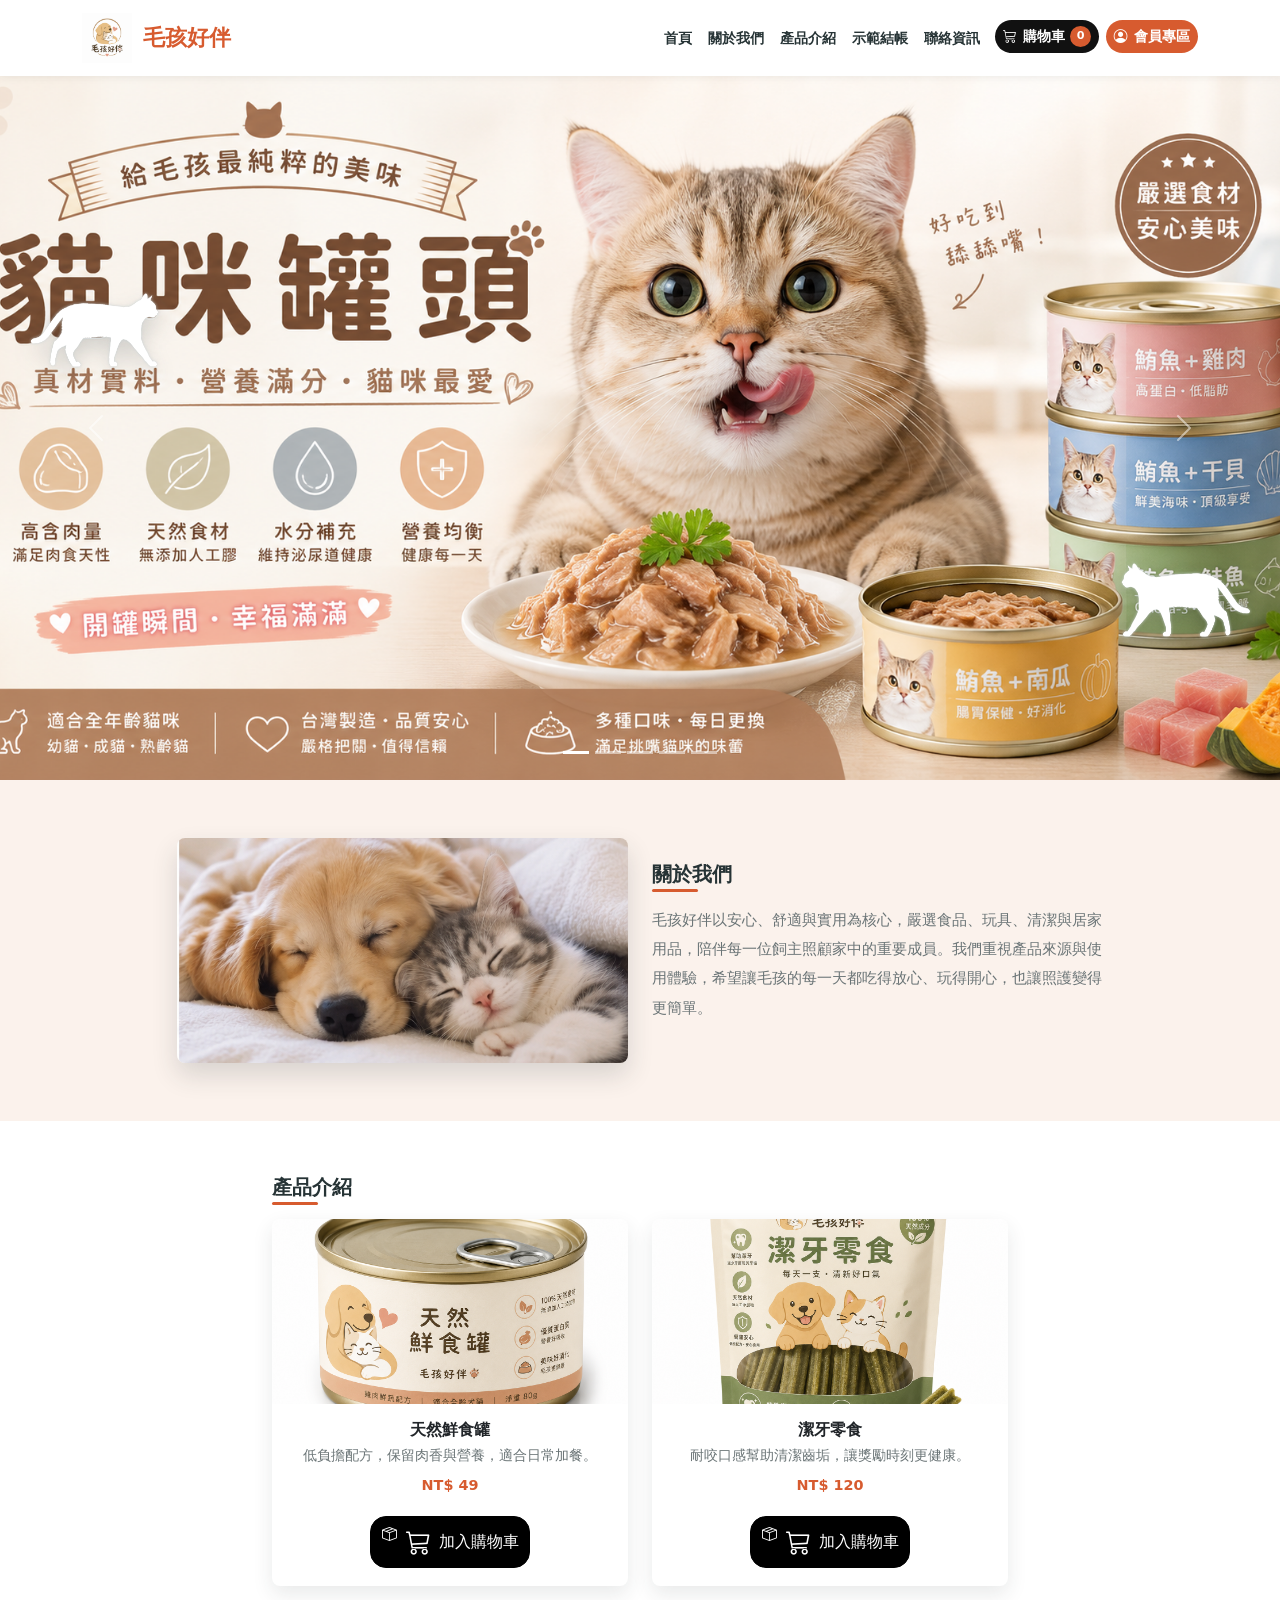
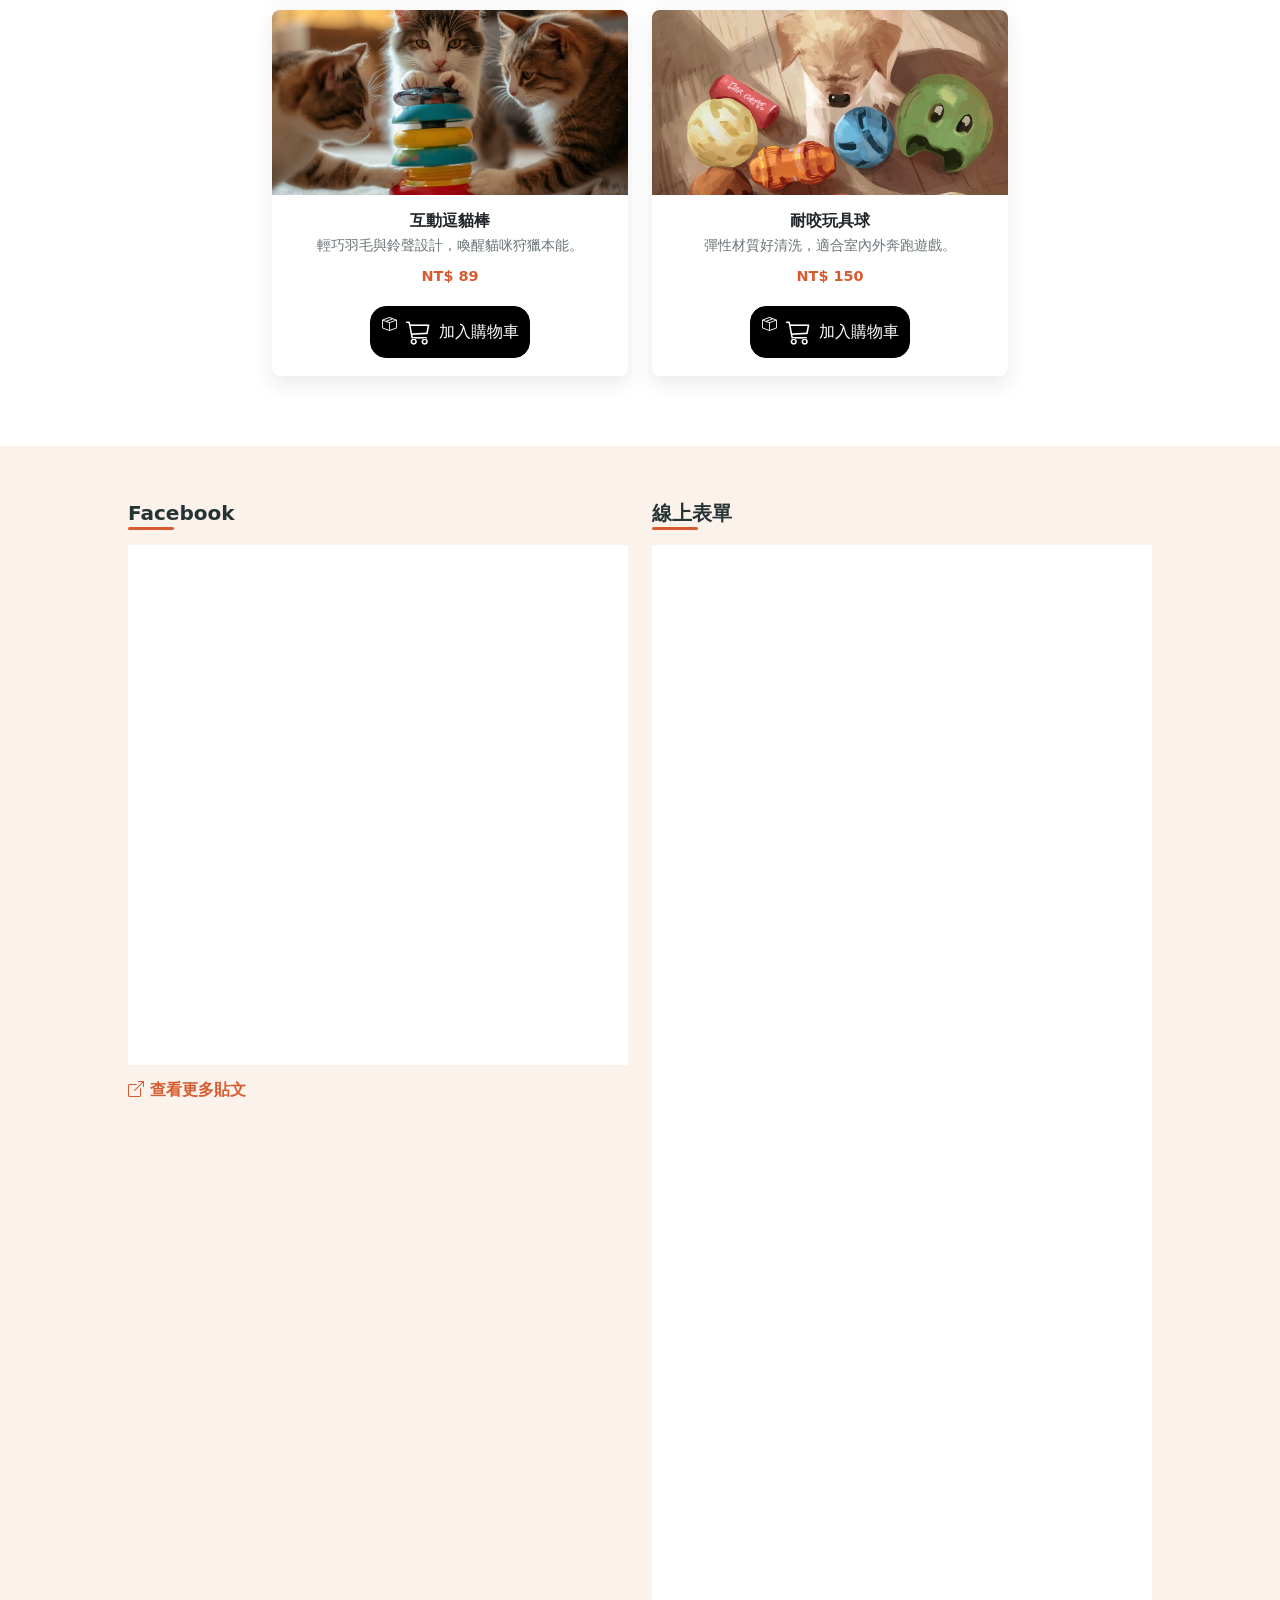
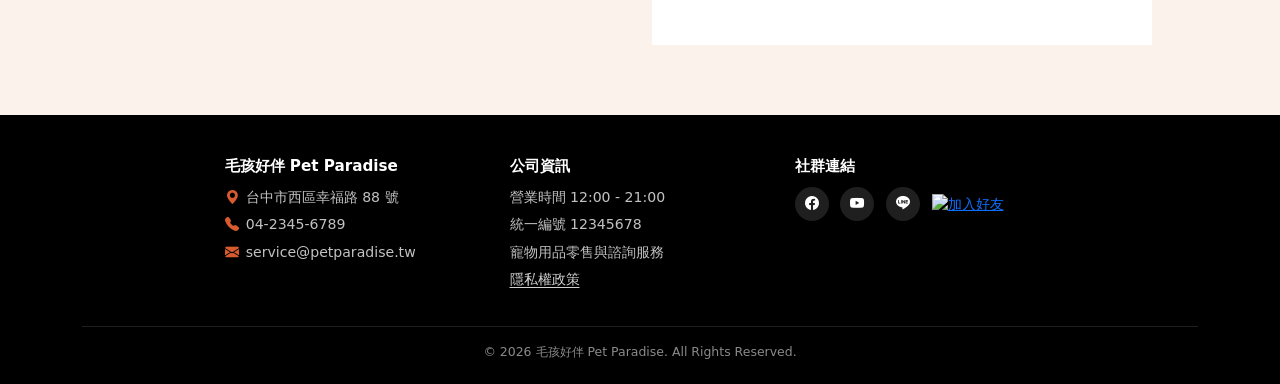
==== commit c2228a56: "更新 Facebook 貼文嵌入區塊" ====
--- a/index.html
+++ b/index.html
@@ -206,11 +206,22 @@
         <div class="row justify-content-center g-4">
           <div class="col-lg-6 col-md-12 embed-column">
             <h2 class="section-title">Facebook</h2>
-            <iframe class="facebook-frame" src="https://www.facebook.com/plugins/page.php?href=https%3A%2F%2Fwww.facebook.com%2Fprofile.php%3Fid%3D61592779254065%26locale%3Dzh_TW&amp;tabs=timeline&amp;width=500&amp;height=1100&amp;small_header=false&amp;adapt_container_width=true&amp;hide_cover=false&amp;show_facepile=true" width="100%" height="1100" frameborder="0" marginheight="0" marginwidth="0" scrolling="no" title="毛孩好伴 Facebook">載入中</iframe>
+            <div class="facebook-post-scroll">
+              <iframe class="facebook-post-frame" src="https://www.facebook.com/plugins/post.php?href=https%3A%2F%2Fwww.facebook.com%2Fpermalink.php%3Fstory_fbid%3Dpfbid0fTtBSTzZRWsqgdV4tZBGKU6Abk2AQBd6a9cGwfbk4LB5dRyz6B6wu7p3NDUfQJYAl%26id%3D61592779254065&amp;show_text=true&amp;width=500" width="500" height="609" style="border:none;overflow:hidden" scrolling="no" frameborder="0" allowfullscreen="true" allow="autoplay; clipboard-write; encrypted-media; picture-in-picture; web-share" title="毛孩好伴 Facebook 貼文">載入中</iframe>
+            </div>
+            <a class="facebook-more-link" href="https://www.facebook.com/permalink.php?story_fbid=pfbid0fTtBSTzZRWsqgdV4tZBGKU6Abk2AQBd6a9cGwfbk4LB5dRyz6B6wu7p3NDUfQJYAl&amp;id=61592779254065" target="_blank" rel="noopener"><i class="bi bi-box-arrow-up-right"></i>查看更多貼文</a>
+            <div class="mobile-embed-link">
+              <p>手機版請開啟完整 Facebook 貼文。</p>
+              <a href="https://www.facebook.com/permalink.php?story_fbid=pfbid0fTtBSTzZRWsqgdV4tZBGKU6Abk2AQBd6a9cGwfbk4LB5dRyz6B6wu7p3NDUfQJYAl&amp;id=61592779254065" target="_blank" rel="noopener"><i class="bi bi-facebook"></i>開啟 Facebook 貼文</a>
+            </div>
           </div>
           <div class="col-lg-6 col-md-12 embed-column">
             <h2 class="section-title">線上表單</h2>
             <iframe class="form-frame" src="https://docs.google.com/forms/d/e/1FAIpQLScpdyeoqCsMFjj46_7SYI-Fk60wjvJubb9nLEMA5DgfYKtW8Q/viewform?embedded=true" width="100%" height="1100" frameborder="0" marginheight="0" marginwidth="0" title="毛孩好伴線上表單">載入中</iframe>
+            <div class="mobile-embed-link">
+              <p>手機版請開啟完整表單填寫。</p>
+              <a href="https://docs.google.com/forms/d/e/1FAIpQLScpdyeoqCsMFjj46_7SYI-Fk60wjvJubb9nLEMA5DgfYKtW8Q/viewform" target="_blank" rel="noopener"><i class="bi bi-ui-checks"></i>開啟線上表單</a>
+            </div>
           </div>
         </div>
       </div>
--- a/css/style.css
+++ b/css/style.css
@@ -360,22 +360,50 @@
 
 .facebook-section {
   background: var(--paper);
+  overflow: hidden;
   padding: 3.4rem 0 4.4rem;
 }
 
-.facebook-frame,
+.facebook-post-frame,
 .form-frame {
   background: #fff;
   border: 0;
   display: block;
   margin: 0 auto;
   max-width: 500px;
+  width: 100%;
+}
+
+.facebook-post-scroll {
+  background: #fff;
+  height: 520px;
+  overflow-y: auto;
+}
+
+.facebook-more-link {
+  align-items: center;
+  color: var(--brand);
+  display: inline-flex;
+  font-weight: 700;
+  gap: .35rem;
+  margin-top: .85rem;
+  text-decoration: none;
+}
+
+.facebook-more-link:hover,
+.facebook-more-link:focus {
+  color: var(--ink);
 }
 
 .facebook-section .embed-column {
   flex: 0 0 524px;
   max-width: 524px;
+  min-width: 0;
   width: 100%;
+}
+
+.mobile-embed-link {
+  display: none;
 }
 
 .product-card {
@@ -1552,8 +1580,48 @@
   }
 
   .about-section,
-  .products-section {
+  .products-section,
+  .facebook-section {
     padding: 2.6rem 0;
+  }
+
+  .facebook-section .embed-column {
+    flex: 0 0 100%;
+    max-width: 100%;
+    min-width: 0;
+  }
+
+  .facebook-post-scroll,
+  .facebook-more-link,
+  .form-frame {
+    display: none;
+  }
+
+  .mobile-embed-link {
+    align-items: flex-start;
+    background: #fff;
+    border-radius: .75rem;
+    display: flex;
+    flex-direction: column;
+    gap: .9rem;
+    padding: 1.4rem;
+  }
+
+  .mobile-embed-link p {
+    color: var(--muted);
+    margin: 0;
+  }
+
+  .mobile-embed-link a {
+    align-items: center;
+    background: var(--brand);
+    border-radius: .5rem;
+    color: #fff;
+    display: inline-flex;
+    font-weight: 700;
+    gap: .45rem;
+    padding: .7rem 1rem;
+    text-decoration: none;
   }
 
   .hero-carousel .carousel-item {
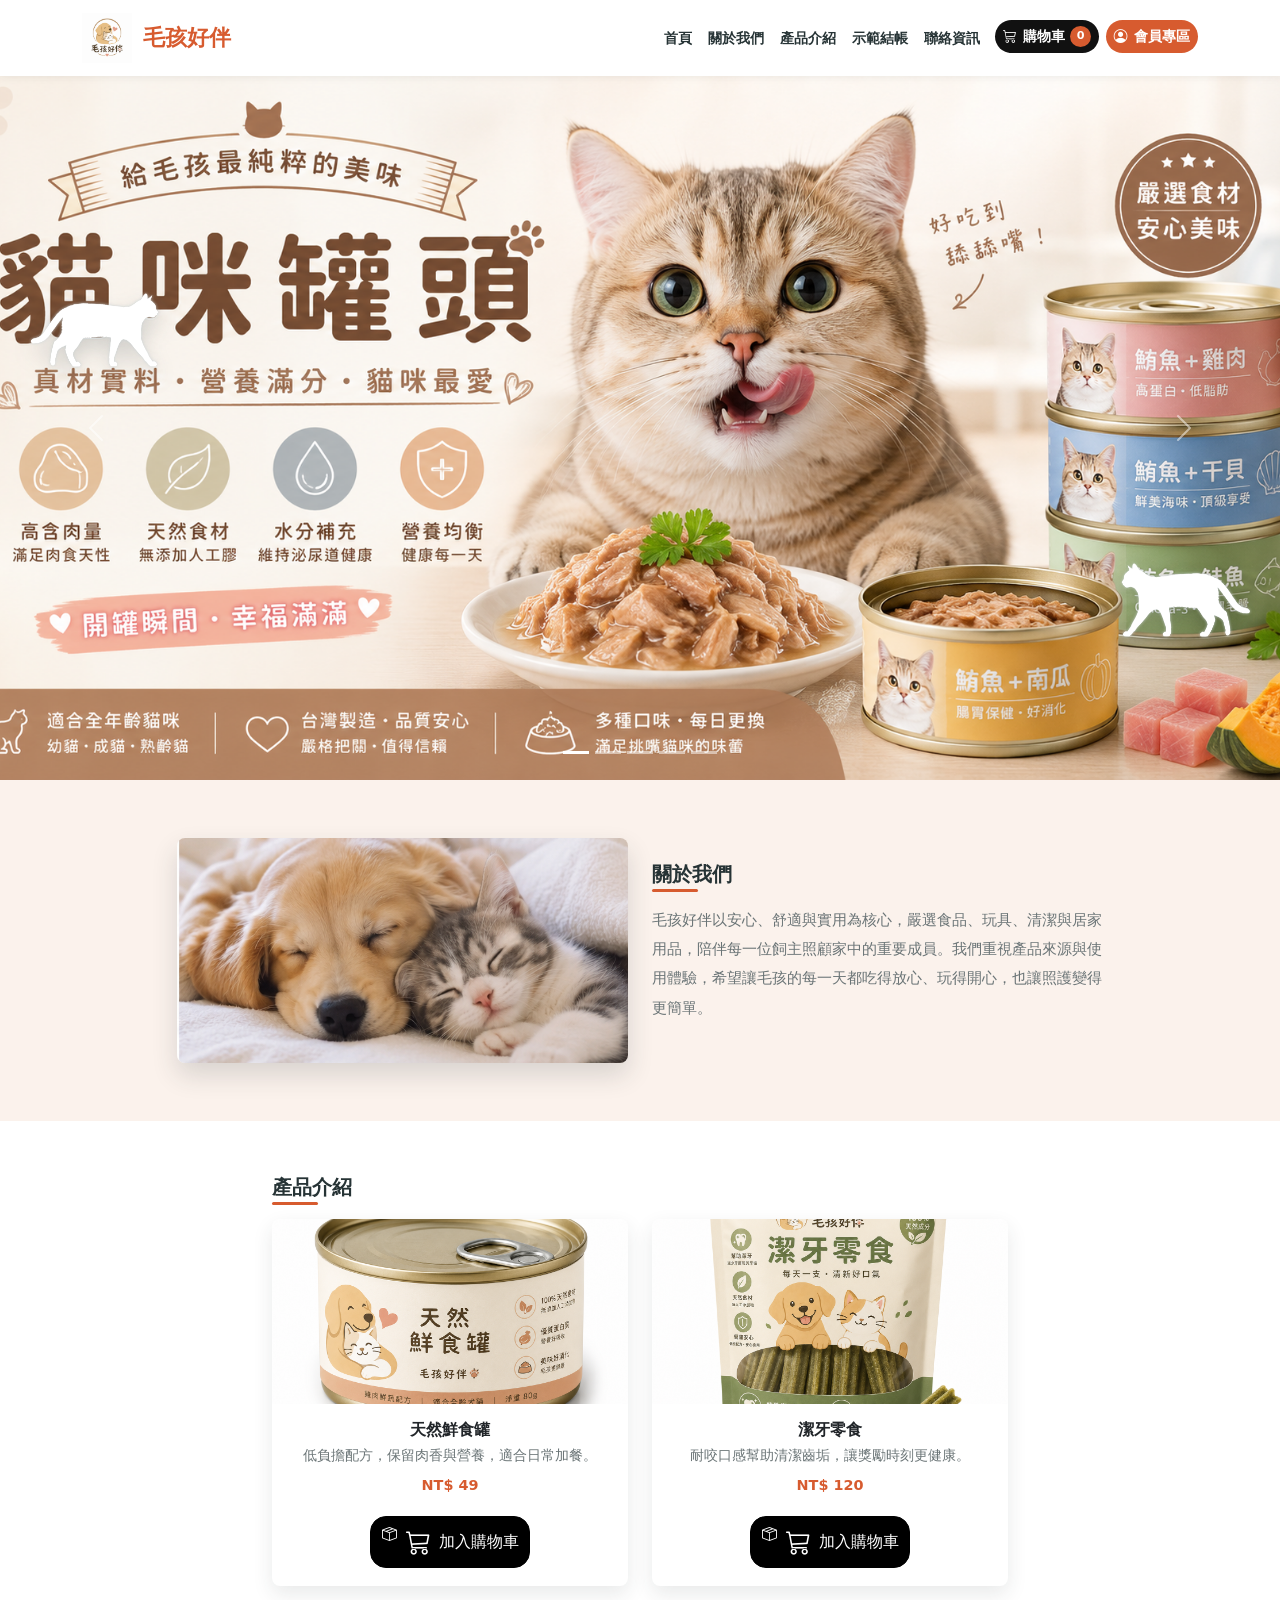
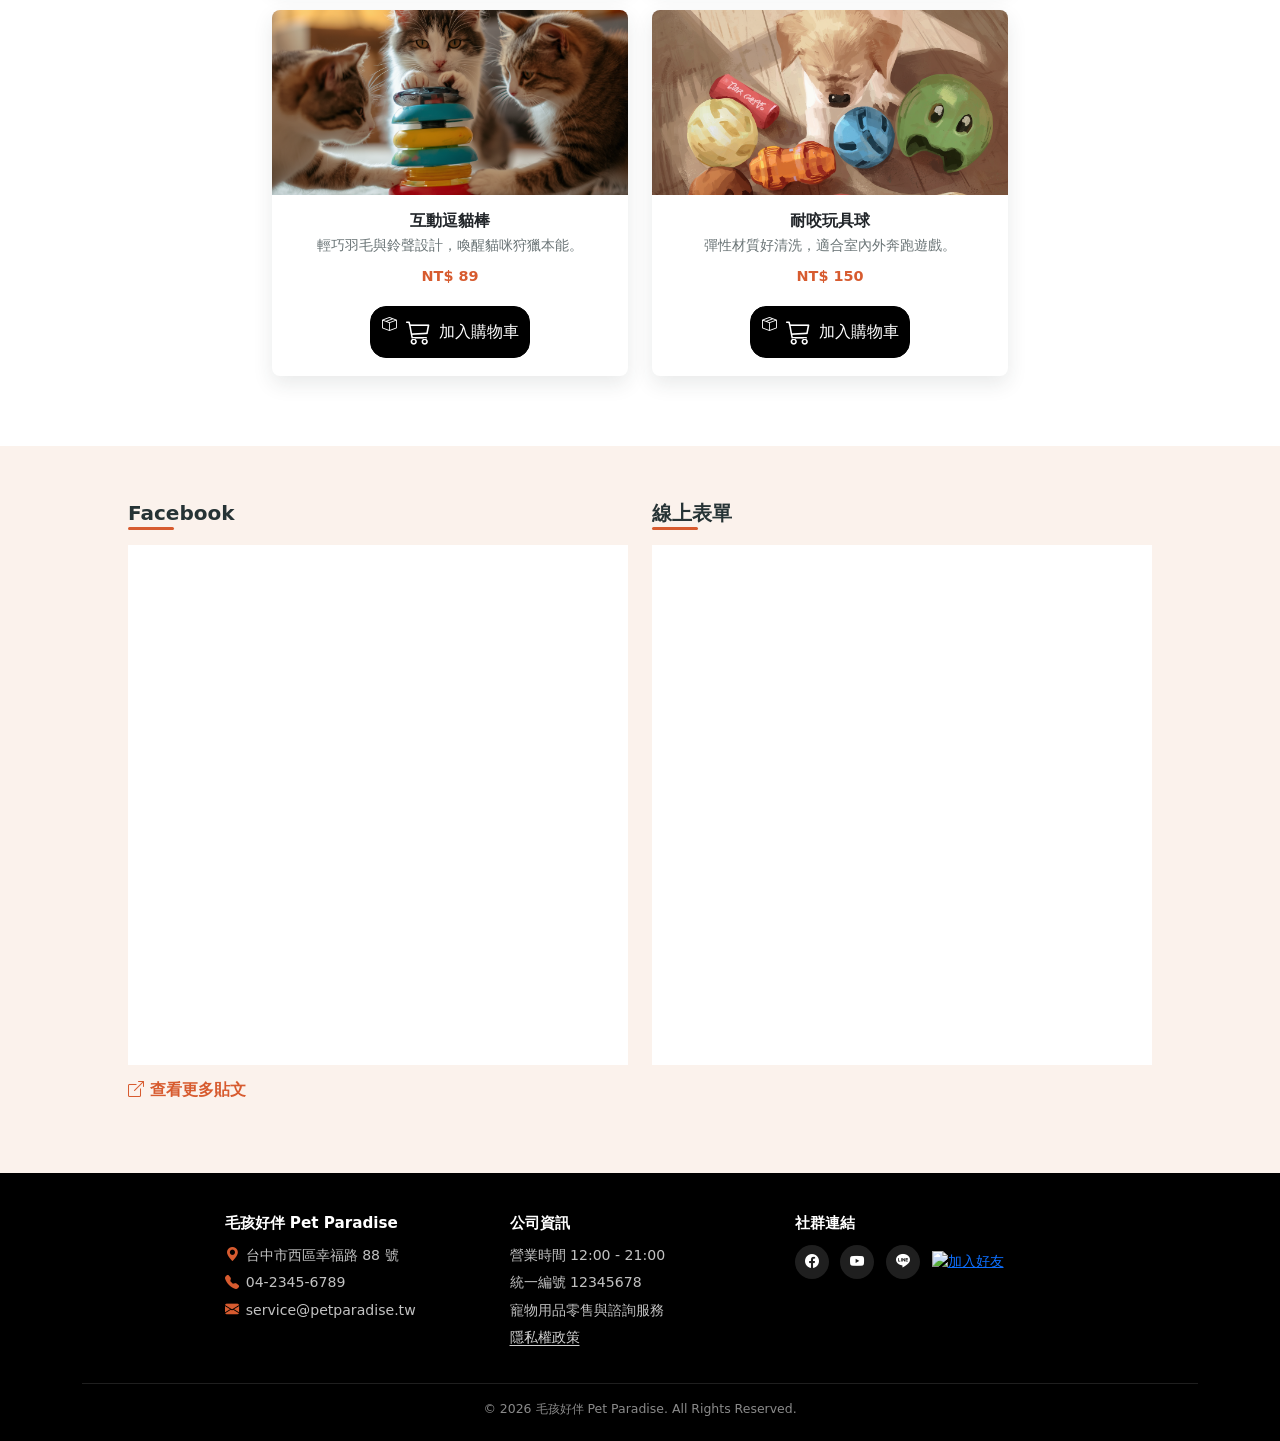
==== commit 82831f1c: "統一表單與 Facebook 顯示高度" ====
--- a/index.html
+++ b/index.html
@@ -217,7 +217,9 @@
           </div>
           <div class="col-lg-6 col-md-12 embed-column">
             <h2 class="section-title">線上表單</h2>
-            <iframe class="form-frame" src="https://docs.google.com/forms/d/e/1FAIpQLScpdyeoqCsMFjj46_7SYI-Fk60wjvJubb9nLEMA5DgfYKtW8Q/viewform?embedded=true" width="100%" height="1100" frameborder="0" marginheight="0" marginwidth="0" title="毛孩好伴線上表單">載入中</iframe>
+            <div class="form-scroll">
+              <iframe class="form-frame" src="https://docs.google.com/forms/d/e/1FAIpQLScpdyeoqCsMFjj46_7SYI-Fk60wjvJubb9nLEMA5DgfYKtW8Q/viewform?embedded=true" width="100%" height="1100" frameborder="0" marginheight="0" marginwidth="0" title="毛孩好伴線上表單">載入中</iframe>
+            </div>
             <div class="mobile-embed-link">
               <p>手機版請開啟完整表單填寫。</p>
               <a href="https://docs.google.com/forms/d/e/1FAIpQLScpdyeoqCsMFjj46_7SYI-Fk60wjvJubb9nLEMA5DgfYKtW8Q/viewform" target="_blank" rel="noopener"><i class="bi bi-ui-checks"></i>開啟線上表單</a>
--- a/css/style.css
+++ b/css/style.css
@@ -374,7 +374,8 @@
   width: 100%;
 }
 
-.facebook-post-scroll {
+.facebook-post-scroll,
+.form-scroll {
   background: #fff;
   height: 520px;
   overflow-y: auto;
@@ -1593,7 +1594,7 @@
 
   .facebook-post-scroll,
   .facebook-more-link,
-  .form-frame {
+  .form-scroll {
     display: none;
   }
 
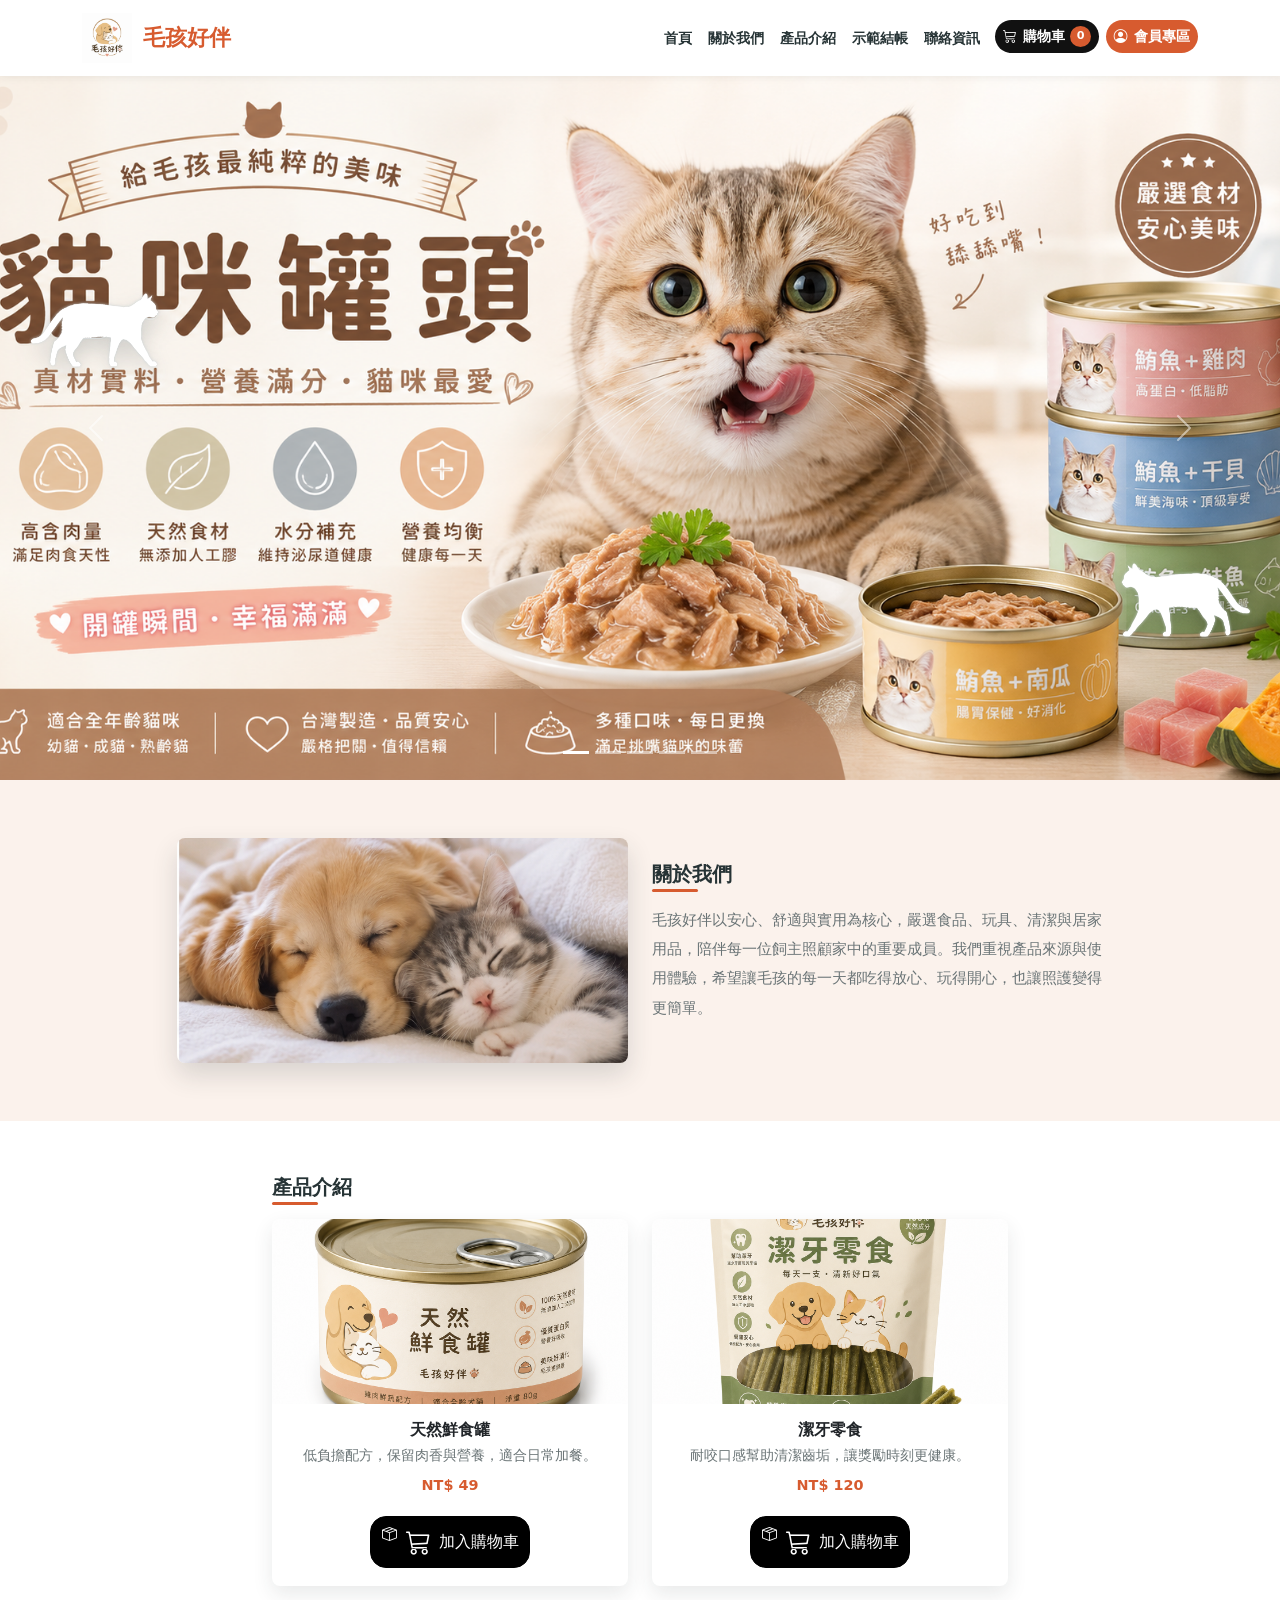
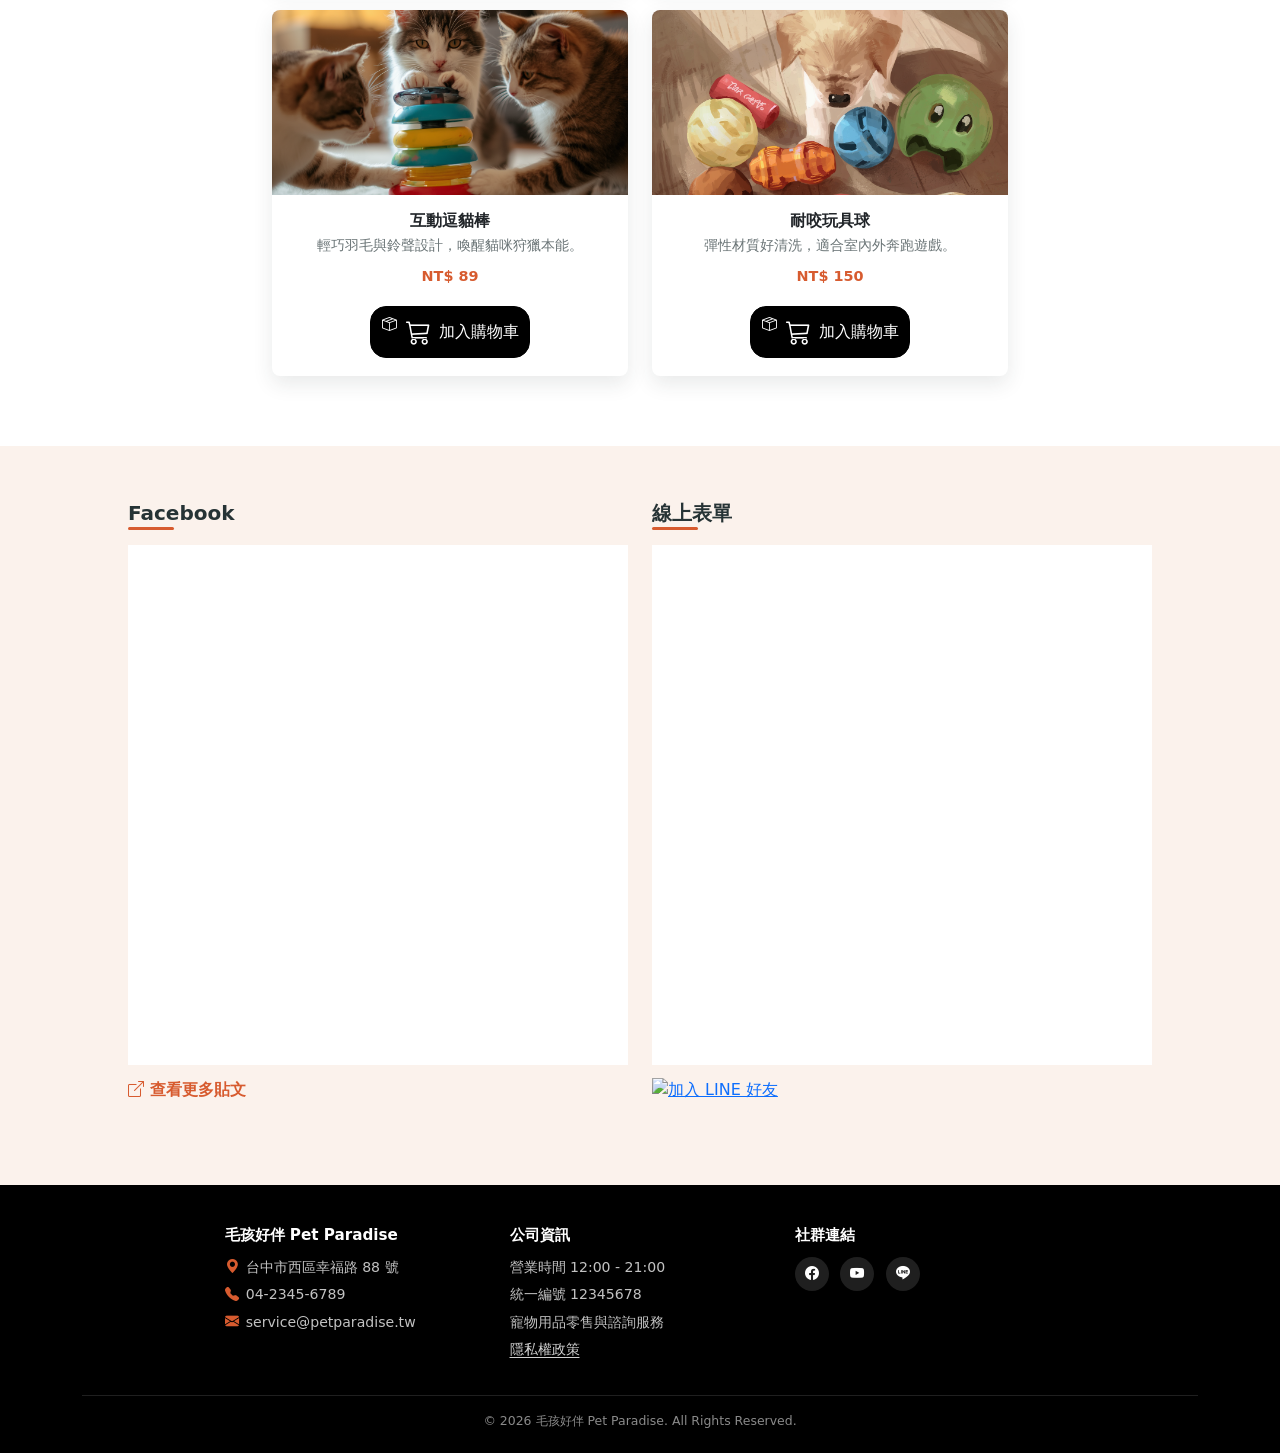
==== commit 3f3c3a1a: "調整 LINE 加入好友按鈕位置" ====
--- a/index.html
+++ b/index.html
@@ -220,6 +220,9 @@
             <div class="form-scroll">
               <iframe class="form-frame" src="https://docs.google.com/forms/d/e/1FAIpQLScpdyeoqCsMFjj46_7SYI-Fk60wjvJubb9nLEMA5DgfYKtW8Q/viewform?embedded=true" width="100%" height="1100" frameborder="0" marginheight="0" marginwidth="0" title="毛孩好伴線上表單">載入中</iframe>
             </div>
+            <div class="form-line-add">
+              <a href="https://lin.ee/n0qb1zy" target="_blank" rel="noopener"><img src="https://scdn.line-apps.com/n/line_add_friends/btn/zh-Hant.png" alt="加入 LINE 好友" height="36" border="0"></a>
+            </div>
             <div class="mobile-embed-link">
               <p>手機版請開啟完整表單填寫。</p>
               <a href="https://docs.google.com/forms/d/e/1FAIpQLScpdyeoqCsMFjj46_7SYI-Fk60wjvJubb9nLEMA5DgfYKtW8Q/viewform" target="_blank" rel="noopener"><i class="bi bi-ui-checks"></i>開啟線上表單</a>
@@ -273,7 +276,6 @@
           <a class="social-link" href="https://www.facebook.com/profile.php?id=61592779254065&amp;locale=zh_TW" target="_blank" rel="noopener" aria-label="Facebook"><i class="bi bi-facebook"></i></a>
           <a class="social-link" href="https://www.youtube.com/channel/UCr2iYjQMy2xFBGYPvs1W5tQ" target="_blank" rel="noopener" aria-label="YouTube"><i class="bi bi-youtube"></i></a>
           <a class="social-link" href="https://line.me/ti/p/KWZ9bWen4d" target="_blank" rel="noopener" aria-label="LINE"><i class="bi bi-line"></i></a>
-          <a href="https://lin.ee/n0qb1zy"><img src="https://scdn.line-apps.com/n/line_add_friends/btn/zh-Hant.png" alt="加入好友" height="36" border="0"></a>
         </div>
       </div>
       <div class="copyright">
--- a/css/style.css
+++ b/css/style.css
@@ -394,6 +394,14 @@
 .facebook-more-link:hover,
 .facebook-more-link:focus {
   color: var(--ink);
+}
+
+.form-line-add {
+  margin-top: .85rem;
+}
+
+.form-line-add img {
+  display: block;
 }
 
 .facebook-section .embed-column {
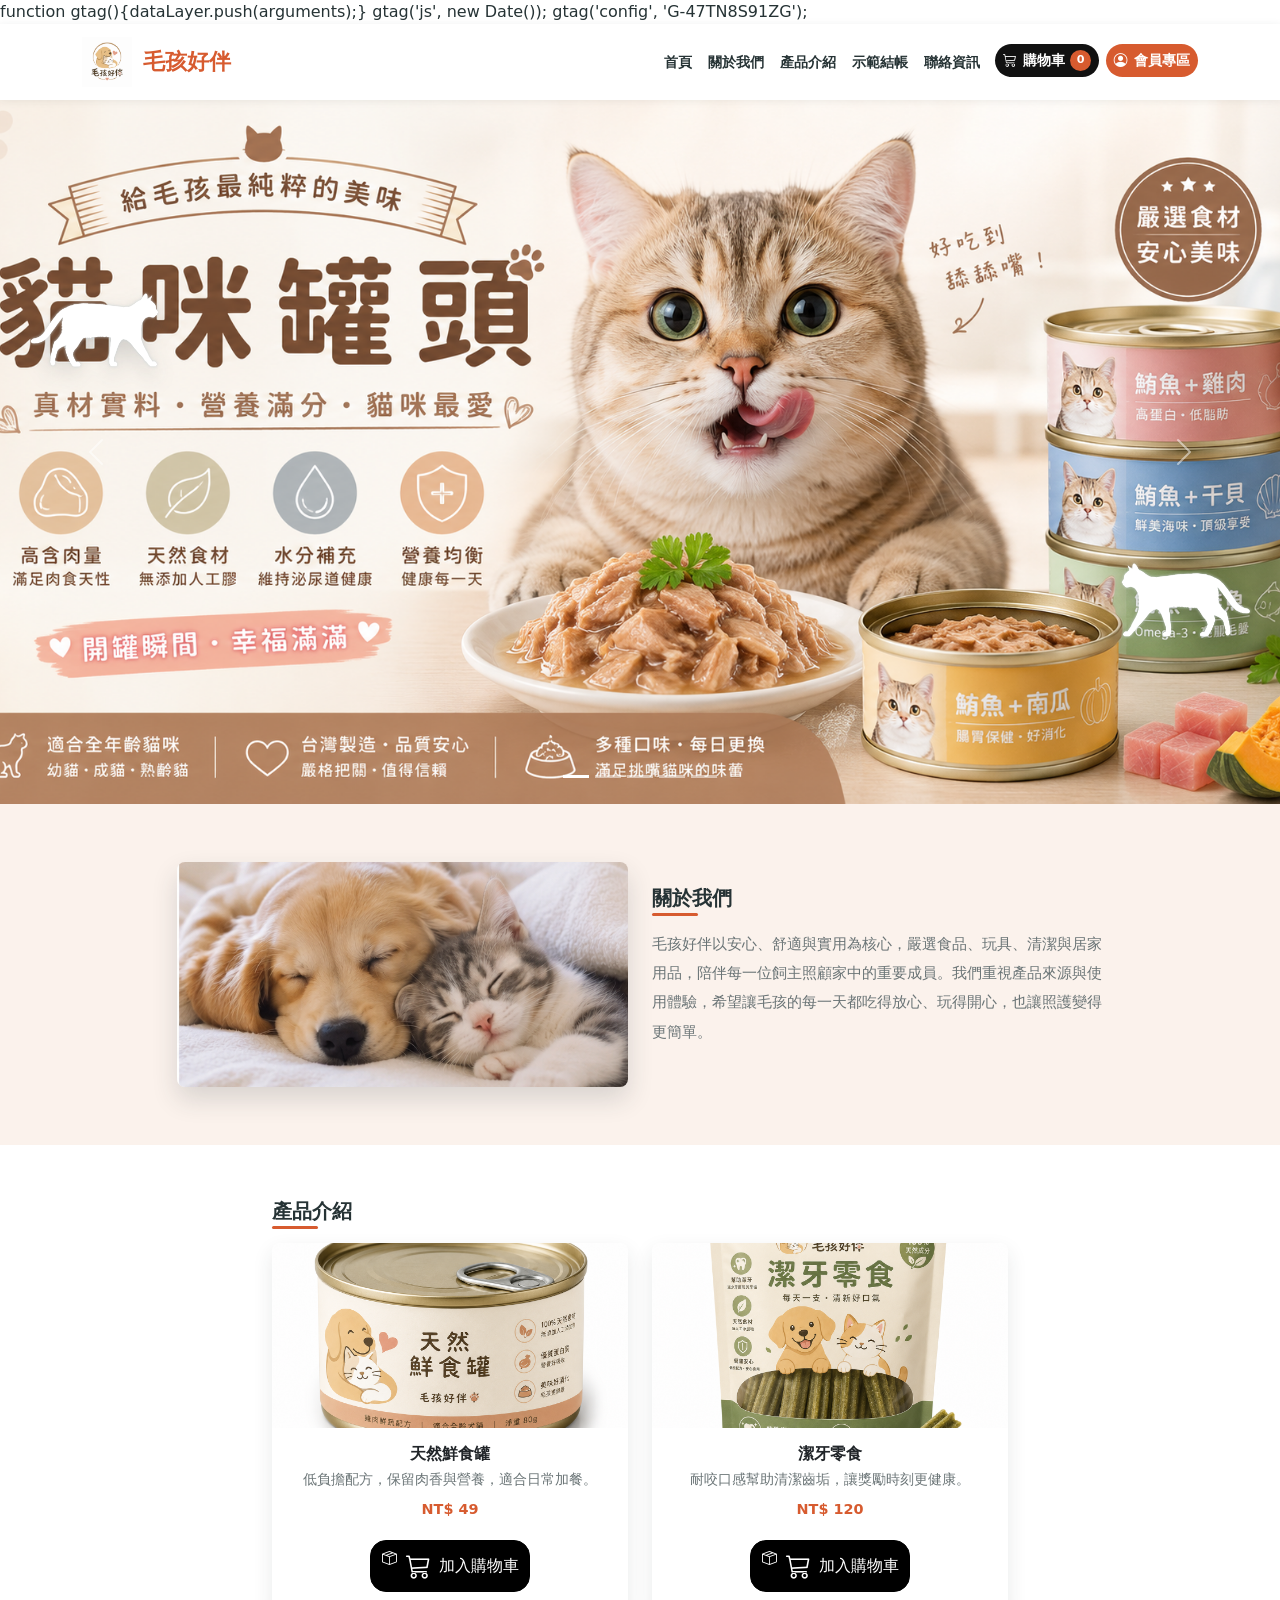
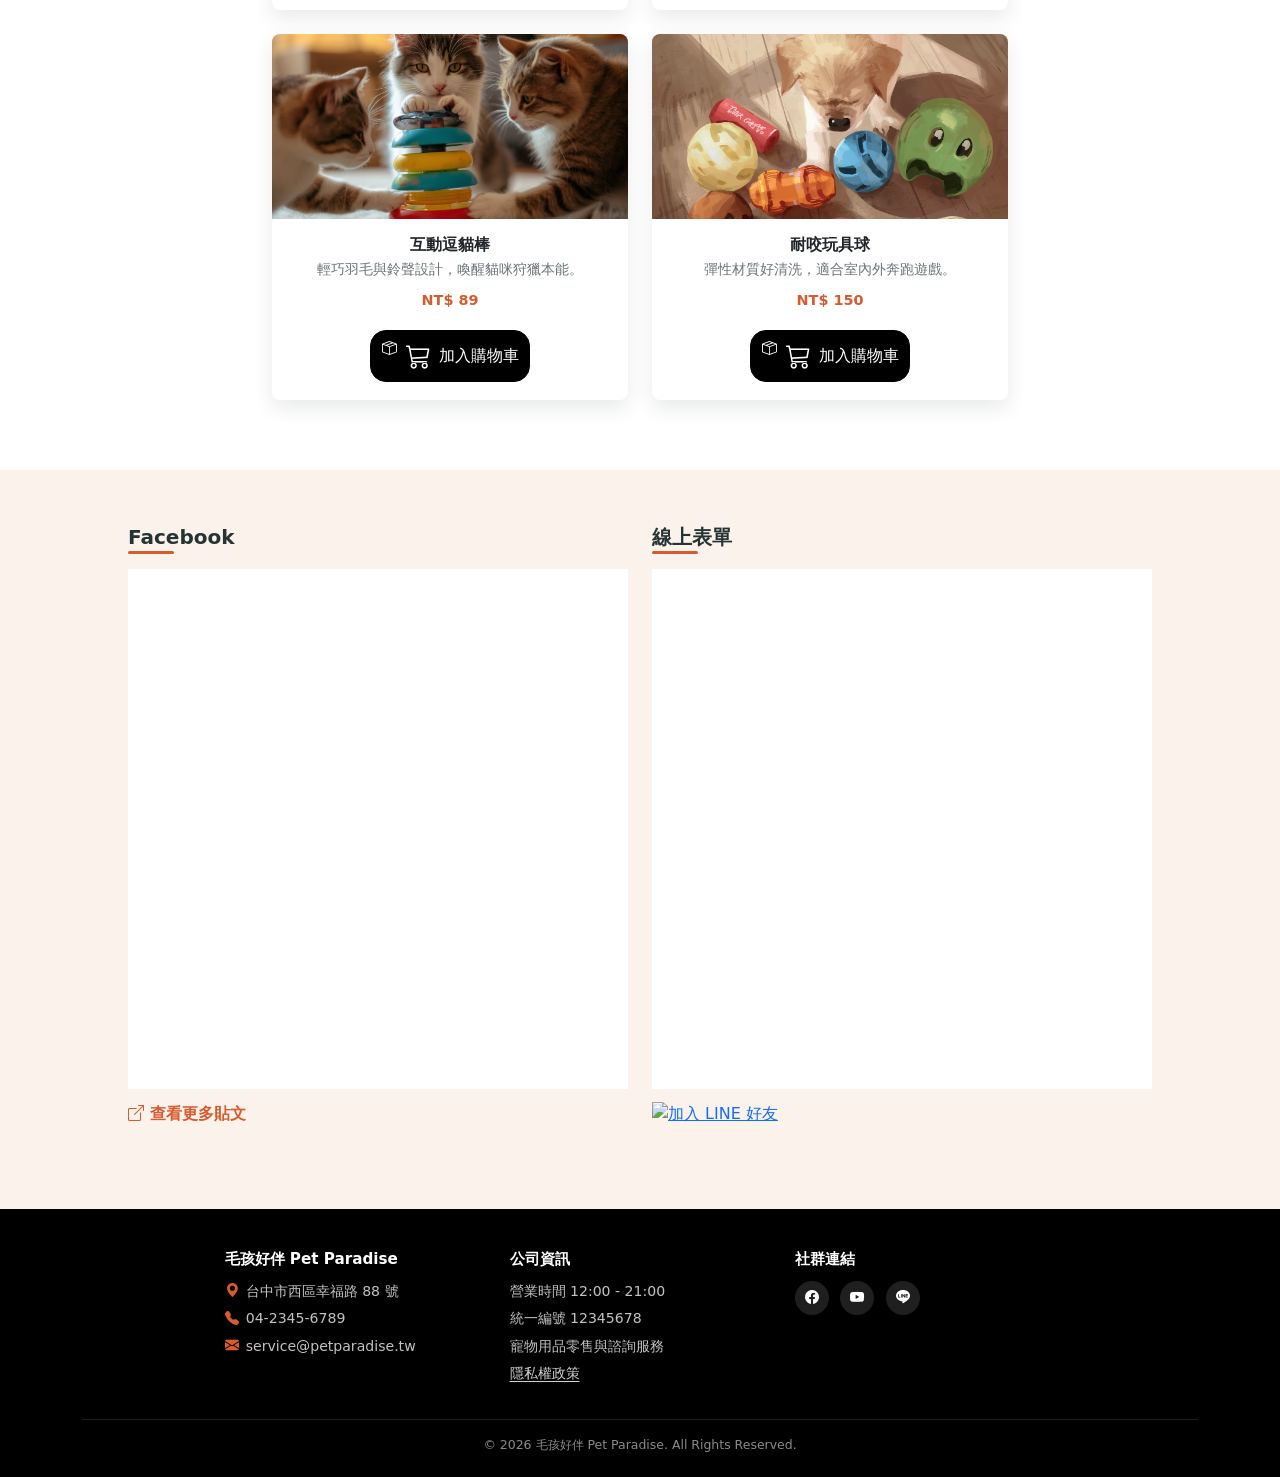
==== commit f3943933: "Add Meta Pixel to all HTML pages" ====
--- a/index.html
+++ b/index.html
@@ -11,6 +11,23 @@
 <script async src="https://www.googletagmanager.com/gtag/js?id=G-47TN8S91ZG"></script>
 <script>
   window.dataLayer = window.dataLayer || [];
+<!-- Meta Pixel Code -->
+<script>
+!function(f,b,e,v,n,t,s)
+{if(f.fbq)return;n=f.fbq=function(){n.callMethod?
+n.callMethod.apply(n,arguments):n.queue.push(arguments)};
+if(!f._fbq)f._fbq=n;n.push=n;n.loaded=!0;n.version='2.0';
+n.queue=[];t=b.createElement(e);t.async=!0;
+t.src=v;s=b.getElementsByTagName(e)[0];
+s.parentNode.insertBefore(t,s)}(window, document,'script',
+'https://connect.facebook.net/en_US/fbevents.js');
+fbq('init', '1790116145766378');
+fbq('track', 'PageView');
+</script>
+<noscript><img height="1" width="1" style="display:none"
+src="https://www.facebook.com/tr?id=1790116145766378&ev=PageView&noscript=1"
+/></noscript>
+<!-- End Meta Pixel Code -->
   function gtag(){dataLayer.push(arguments);}
   gtag('js', new Date());
 
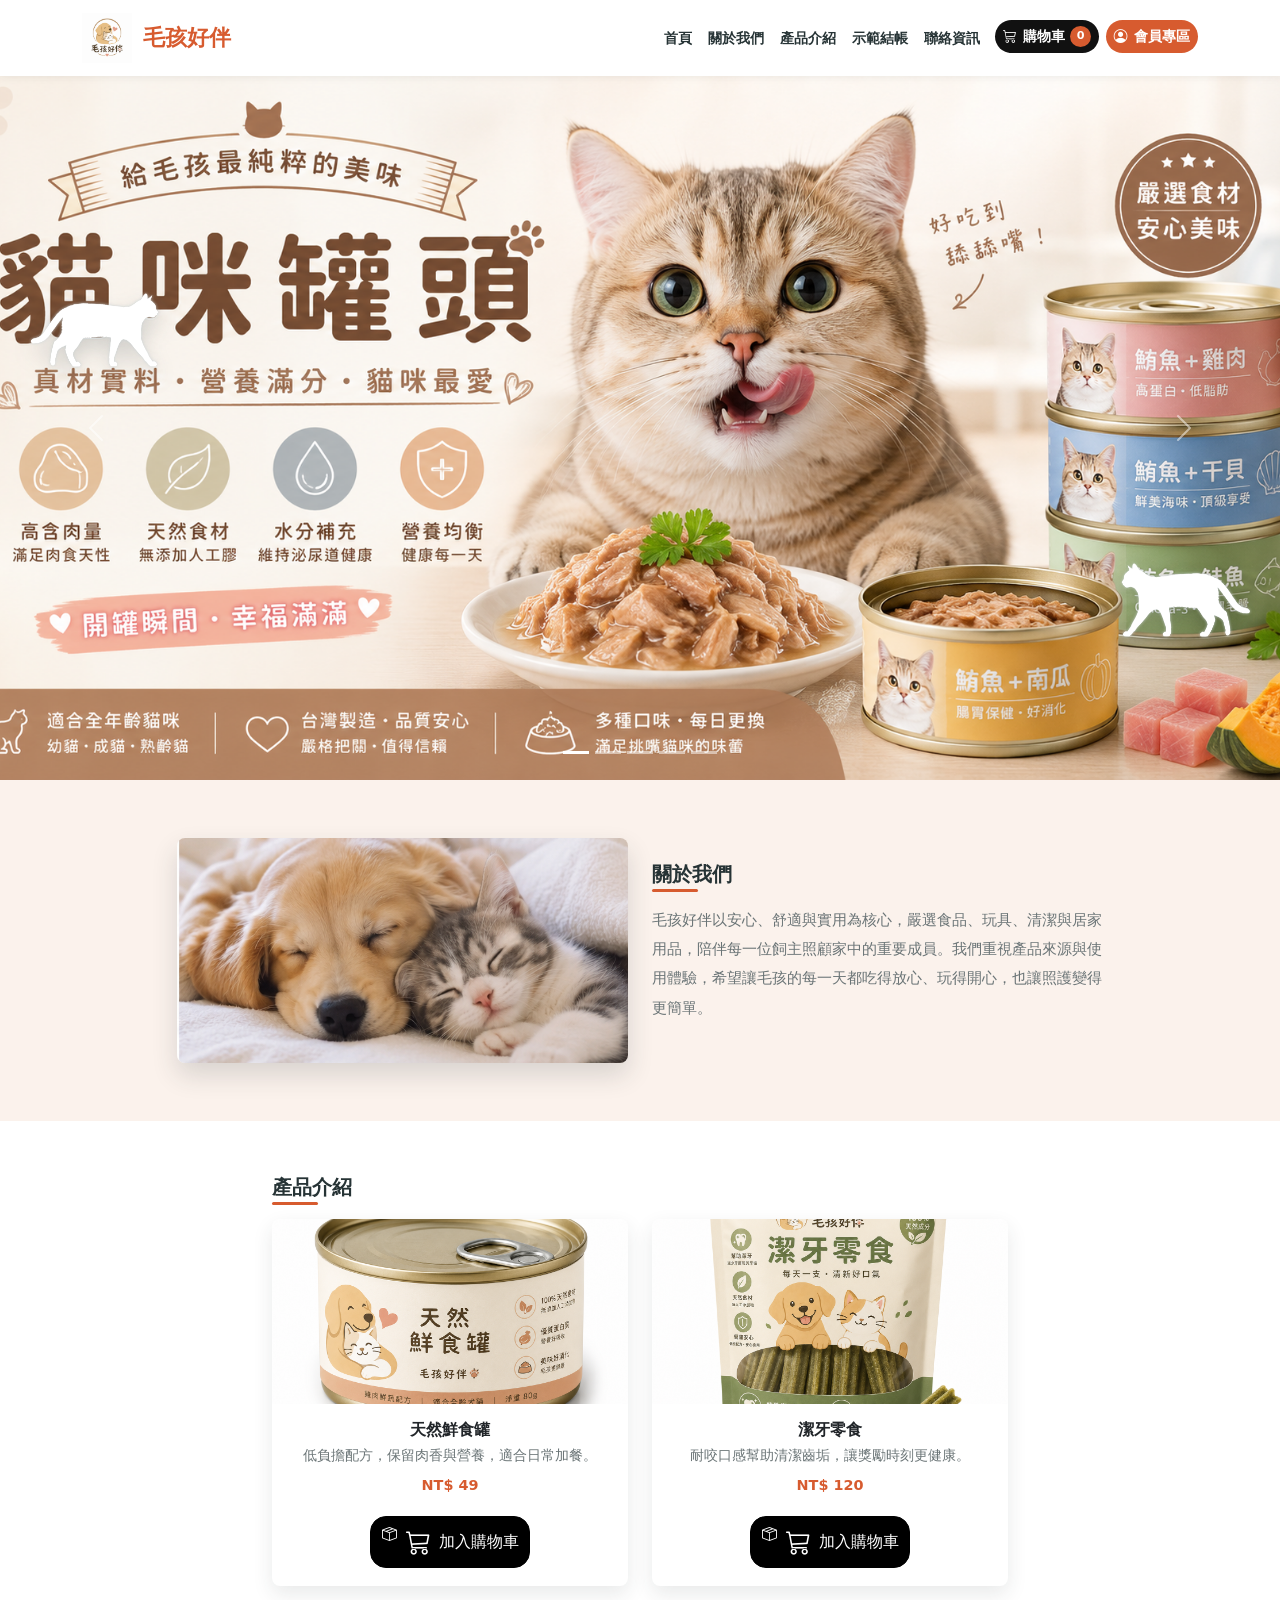
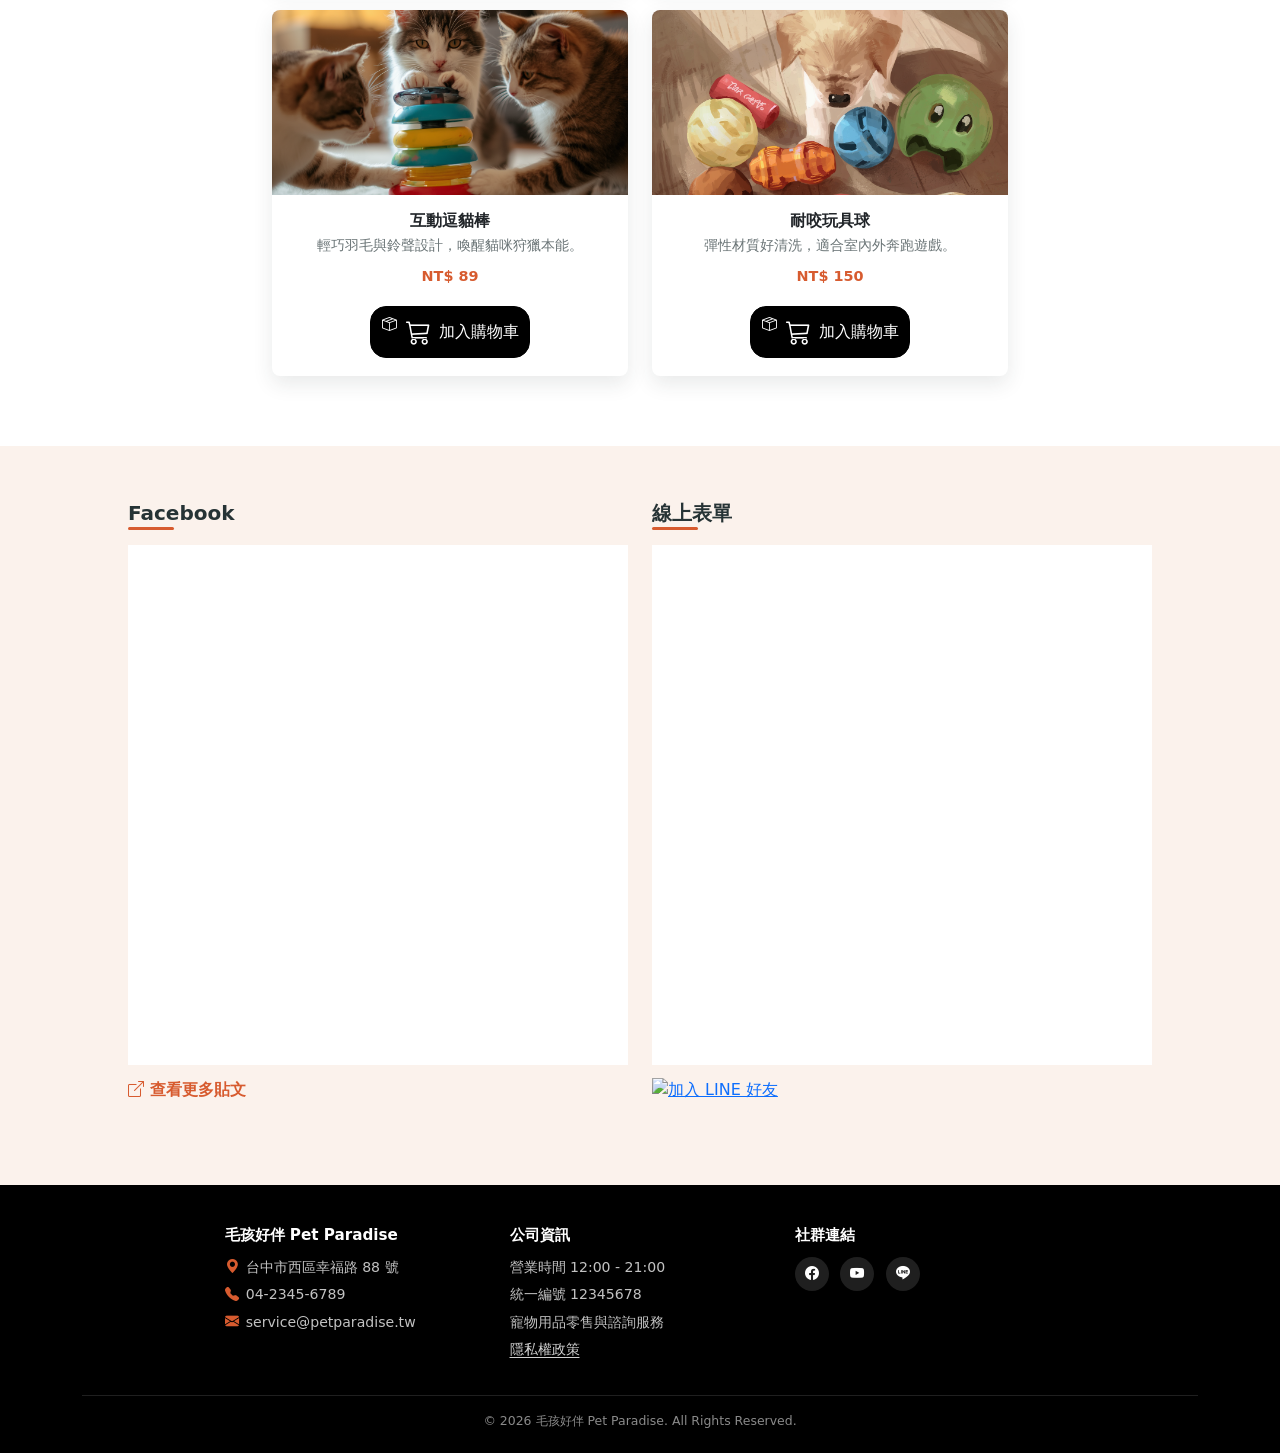
==== commit d351c488: "Fix visible GA4 tracking code" ====
--- a/index.html
+++ b/index.html
@@ -7,41 +7,33 @@
   <link href="https://cdn.jsdelivr.net/npm/bootstrap@5.3.3/dist/css/bootstrap.min.css" rel="stylesheet">
   <link href="https://cdn.jsdelivr.net/npm/bootstrap-icons@1.11.3/font/bootstrap-icons.css" rel="stylesheet">
   <link href="css/style.css?v=20260723-1" rel="stylesheet">
-  <!-- Google tag (gtag.js) -->
-<script async src="https://www.googletagmanager.com/gtag/js?id=G-47TN8S91ZG"></script>
-<script>
-  window.dataLayer = window.dataLayer || [];
-<!-- Meta Pixel Code -->
-<script>
-!function(f,b,e,v,n,t,s)
-{if(f.fbq)return;n=f.fbq=function(){n.callMethod?
-n.callMethod.apply(n,arguments):n.queue.push(arguments)};
-if(!f._fbq)f._fbq=n;n.push=n;n.loaded=!0;n.version='2.0';
-n.queue=[];t=b.createElement(e);t.async=!0;
-t.src=v;s=b.getElementsByTagName(e)[0];
-s.parentNode.insertBefore(t,s)}(window, document,'script',
-'https://connect.facebook.net/en_US/fbevents.js');
-fbq('init', '1790116145766378');
-fbq('track', 'PageView');
-</script>
-<noscript><img height="1" width="1" style="display:none"
-src="https://www.facebook.com/tr?id=1790116145766378&ev=PageView&noscript=1"
-/></noscript>
-<!-- End Meta Pixel Code -->
-  function gtag(){dataLayer.push(arguments);}
-  gtag('js', new Date());
-
-  gtag('config', 'G-47TN8S91ZG');
-</script>
-<!-- Google tag (gtag.js) -->
-<script async src="https://www.googletagmanager.com/gtag/js?id=AW-18338795887"></script>
-<script>
-  window.dataLayer = window.dataLayer || [];
-  function gtag(){dataLayer.push(arguments);}
-  gtag('js', new Date());
-
-  gtag('config', 'AW-18338795887');
-</script>
+  <!-- Google tag (gtag.js): GA4 and Google Ads -->
+  <script async src="https://www.googletagmanager.com/gtag/js?id=G-47TN8S91ZG"></script>
+  <script>
+    window.dataLayer = window.dataLayer || [];
+    function gtag() { dataLayer.push(arguments); }
+    gtag('js', new Date());
+    gtag('config', 'G-47TN8S91ZG');
+    gtag('config', 'AW-18338795887');
+  </script>
+
+  <!-- Meta Pixel Code -->
+  <script>
+    !function(f,b,e,v,n,t,s)
+    {if(f.fbq)return;n=f.fbq=function(){n.callMethod?
+    n.callMethod.apply(n,arguments):n.queue.push(arguments)};
+    if(!f._fbq)f._fbq=n;n.push=n;n.loaded=!0;n.version='2.0';
+    n.queue=[];t=b.createElement(e);t.async=!0;
+    t.src=v;s=b.getElementsByTagName(e)[0];
+    s.parentNode.insertBefore(t,s)}(window, document,'script',
+    'https://connect.facebook.net/en_US/fbevents.js');
+    fbq('init', '1790116145766378');
+    fbq('track', 'PageView');
+  </script>
+  <noscript><img height="1" width="1" style="display:none"
+    src="https://www.facebook.com/tr?id=1790116145766378&amp;ev=PageView&amp;noscript=1"
+    alt=""></noscript>
+  <!-- End Meta Pixel Code -->
 </head>
 <body>
   <div class="home-wandering-cat home-wandering-cat-left" aria-hidden="true">
